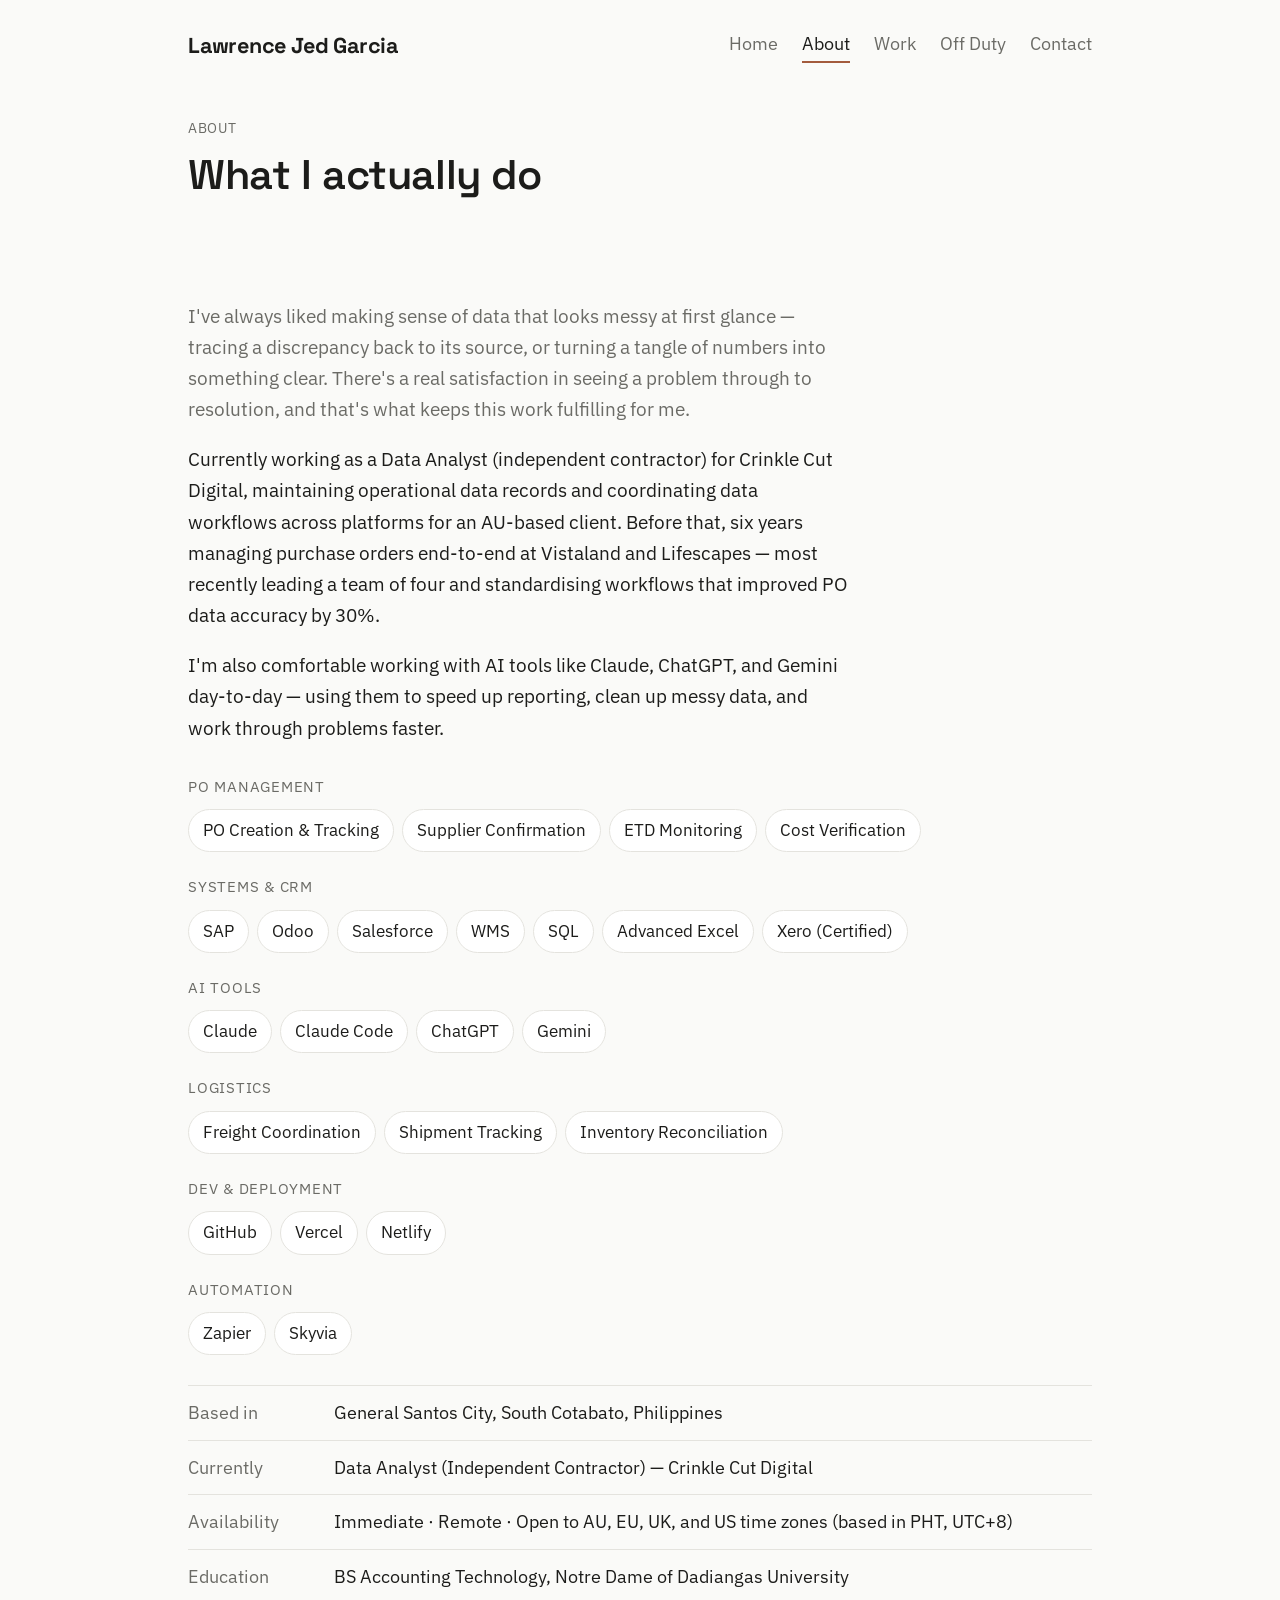
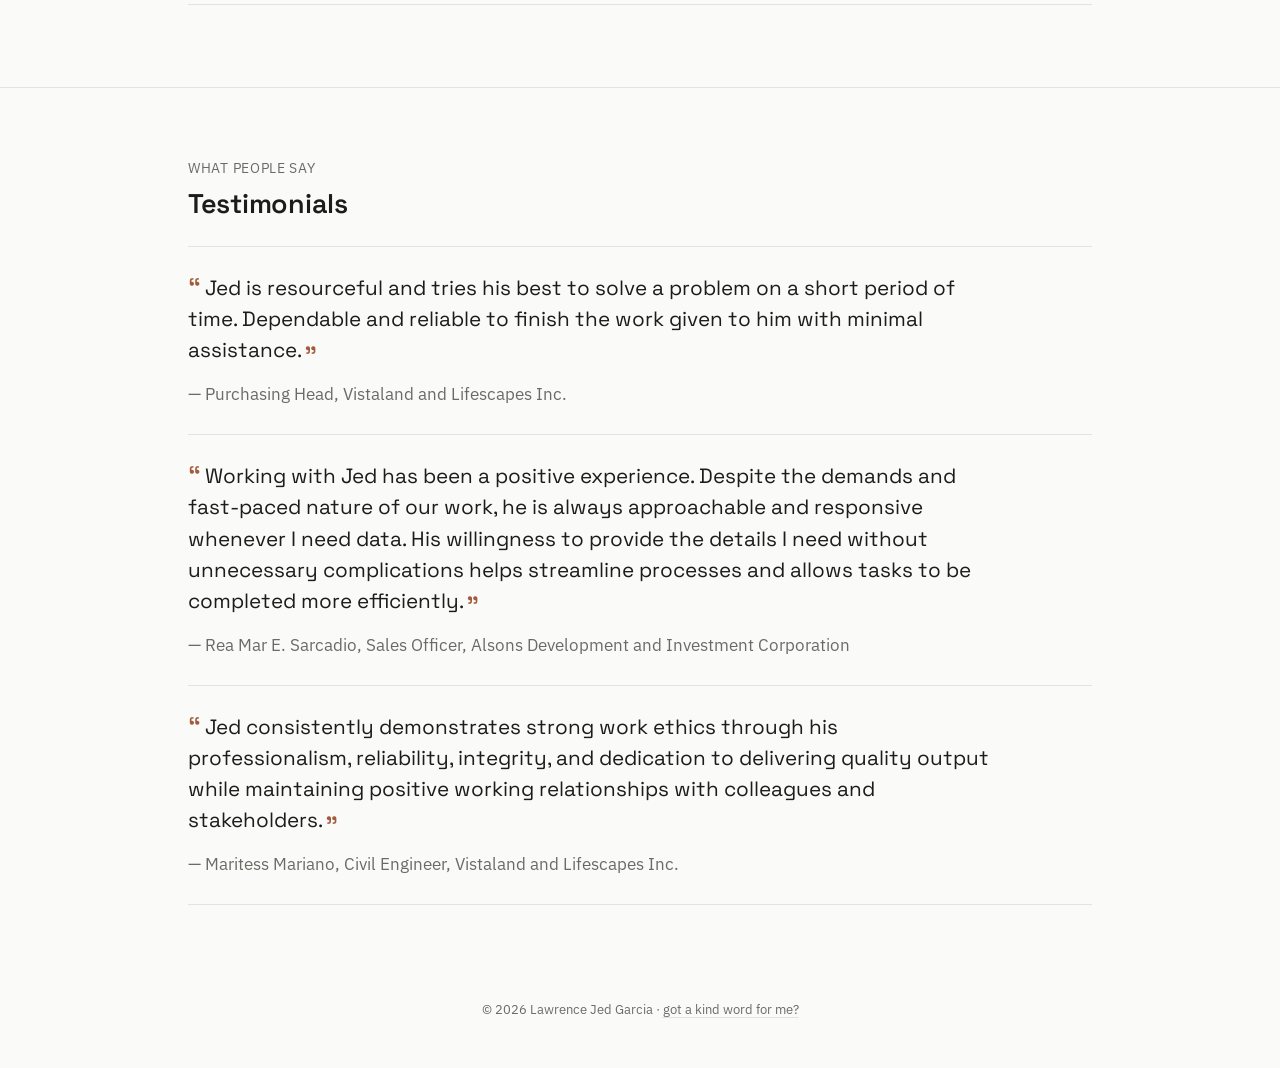
==== about.html @ 645e4c41 "Add Claude Code to AI Tools skills" ====
<!DOCTYPE html>
<html lang="en">
<head>
<meta charset="UTF-8">
<meta name="viewport" content="width=device-width, initial-scale=1.0">
<title>About — Lawrence Jed Garcia</title>
<meta name="description" content="About Lawrence Jed Garcia — Purchase Order Administrator and data analyst based in the Philippines, remote-ready across AU, EU, UK, and US time zones.">
<link rel="icon" type="image/png" href="favicon.png">
<link rel="preconnect" href="https://fonts.googleapis.com">
<link rel="preconnect" href="https://fonts.gstatic.com" crossorigin>
<link href="https://fonts.googleapis.com/css2?family=Space+Grotesk:wght@500;600;700&family=IBM+Plex+Sans:wght@400;500&display=swap" rel="stylesheet">
<link rel="stylesheet" href="style.css">
</head>
<body>

<nav class="nav">
  <a class="brand" href="index.html">Lawrence Jed Garcia</a>
  <div class="links">
    <a href="index.html">Home</a>
    <a href="about.html" class="active">About</a>
    <a href="work.html">Work</a>
    <a href="personal.html">Off Duty</a>
    <a href="contact.html">Contact</a>
  </div>
</nav>

<div class="page-head wrap">
  <span class="eyebrow">About</span>
  <h1>What I actually do</h1>
</div>

<section id="about">
  <div class="wrap about">
    <p class="dim">I've always liked making sense of data that looks messy at first glance — tracing
    a discrepancy back to its source, or turning a tangle of numbers into something clear.
    There's a real satisfaction in seeing a problem through to resolution, and that's what
    keeps this work fulfilling for me.</p>
    <p>Currently working as a Data Analyst (independent contractor) for Crinkle Cut Digital,
    maintaining operational data records and coordinating data workflows across platforms
    for an AU-based client. Before that, six years managing purchase orders end-to-end at
    Vistaland and Lifescapes — most recently leading a team of four and standardising
    workflows that improved PO data accuracy by 30%.</p>
    <p>I'm also comfortable working with AI tools like Claude, ChatGPT, and Gemini day-to-day —
    using them to speed up reporting, clean up messy data, and work through problems faster.</p>

    <div class="skills">
      <div class="skills-group">
        <div class="skills-heading">PO Management</div>
        <div class="chips">
          <span class="chip">PO Creation &amp; Tracking</span>
          <span class="chip">Supplier Confirmation</span>
          <span class="chip">ETD Monitoring</span>
          <span class="chip">Cost Verification</span>
        </div>
      </div>
      <div class="skills-group">
        <div class="skills-heading">Systems &amp; CRM</div>
        <div class="chips">
          <span class="chip">SAP</span>
          <span class="chip">Odoo</span>
          <span class="chip">Salesforce</span>
          <span class="chip">WMS</span>
          <span class="chip">SQL</span>
          <span class="chip">Advanced Excel</span>
          <span class="chip">Xero (Certified)</span>
        </div>
      </div>
      <div class="skills-group">
        <div class="skills-heading">AI Tools</div>
        <div class="chips">
          <span class="chip">Claude</span>
          <span class="chip">Claude Code</span>
          <span class="chip">ChatGPT</span>
          <span class="chip">Gemini</span>
        </div>
      </div>
      <div class="skills-group">
        <div class="skills-heading">Logistics</div>
        <div class="chips">
          <span class="chip">Freight Coordination</span>
          <span class="chip">Shipment Tracking</span>
          <span class="chip">Inventory Reconciliation</span>
        </div>
      </div>
      <div class="skills-group">
        <div class="skills-heading">Dev &amp; Deployment</div>
        <div class="chips">
          <span class="chip">GitHub</span>
          <span class="chip">Vercel</span>
          <span class="chip">Netlify</span>
        </div>
      </div>
      <div class="skills-group">
        <div class="skills-heading">Automation</div>
        <div class="chips">
          <span class="chip">Zapier</span>
          <span class="chip">Skyvia</span>
        </div>
      </div>
    </div>

    <dl class="facts">
      <div class="row"><dt>Based in</dt><dd>General Santos City, South Cotabato, Philippines</dd></div>
      <div class="row"><dt>Currently</dt><dd>Data Analyst (Independent Contractor) — Crinkle Cut Digital</dd></div>
      <div class="row"><dt>Availability</dt><dd>Immediate · Remote · Open to AU, EU, UK, and US time zones (based in PHT, UTC+8)</dd></div>
      <div class="row"><dt>Education</dt><dd>BS Accounting Technology, Notre Dame of Dadiangas University</dd></div>
    </dl>
  </div>
</section>

<section id="testimonials">
  <div class="wrap">
    <span class="eyebrow">What people say</span>
    <h2>Testimonials</h2>

    <div class="testimonial">
      <blockquote>Jed is resourceful and tries his best to solve a problem on a short period of time. Dependable and reliable to finish the work given to him with minimal assistance.</blockquote>
      <div class="attribution">— Purchasing Head, Vistaland and Lifescapes Inc.</div>
    </div>

    <div class="testimonial">
      <blockquote>Working with Jed has been a positive experience. Despite the demands and fast-paced nature of our work, he is always approachable and responsive whenever I need data. His willingness to provide the details I need without unnecessary complications helps streamline processes and allows tasks to be completed more efficiently.</blockquote>
      <div class="attribution">— Rea Mar E. Sarcadio, Sales Officer, Alsons Development and Investment Corporation</div>
    </div>

    <div class="testimonial">
      <blockquote>Jed consistently demonstrates strong work ethics through his professionalism, reliability, integrity, and dedication to delivering quality output while maintaining positive working relationships with colleagues and stakeholders.</blockquote>
      <div class="attribution">— Maritess Mariano, Civil Engineer, Vistaland and Lifescapes Inc.</div>
    </div>
  </div>
</section>

<footer>© <span id="year"></span> Lawrence Jed Garcia · <a class="link" href="testimonial.html" style="color:inherit;">got a kind word for me?</a></footer>

<script src="transitions.js" defer></script>
<script>document.getElementById('year').textContent = new Date().getFullYear();</script>

</body>
</html>
---- style.css ----
:root{
  --bg: #fafaf8;
  --text: #1c1c1a;
  --text-dim: #6b6b66;
  --line: #e4e3de;
  --accent: #a35b3d;
  --max: 960px;
}

* { box-sizing: border-box; }
html { scroll-behavior: smooth; }

html{ font-size: 18px; }

body{
  margin:0;
  background: var(--bg);
  color: var(--text);
  font-family: 'IBM Plex Sans', system-ui, sans-serif;
  line-height: 1.65;
  -webkit-font-smoothing: antialiased;
}

h1,h2,h3 { font-family:'Space Grotesk', sans-serif; font-weight:600; margin:0; letter-spacing:-0.01em; }

a { color: inherit; }
a.link{ text-decoration: underline; text-decoration-color: var(--line); text-underline-offset: 3px; transition: text-decoration-color .15s ease; }
a.link:hover{ text-decoration-color: var(--accent); }

::selection { background: var(--accent); color: #fff; }

:focus-visible { outline: 2px solid var(--accent); outline-offset: 3px; }

.wrap{ max-width: var(--max); margin: 0 auto; padding: 0 28px; }

/* ---------- nav ---------- */
.nav{
  display:flex;
  align-items:center;
  justify-content: space-between;
  flex-wrap: wrap;
  gap: 14px;
  padding: 28px 28px 0;
  max-width: var(--max);
  margin: 0 auto;
}
.nav .brand{
  font-family:'Space Grotesk', sans-serif;
  font-weight: 700;
  font-size: 1.2rem;
  letter-spacing: -0.01em;
  text-decoration:none;
}
.nav .links{ display:flex; gap: 24px; flex-wrap: wrap; font-size: 1rem; }
.nav .links a{
  text-decoration:none;
  color: var(--text-dim);
  padding-bottom: 2px;
  border-bottom: 2px solid transparent;
}
.nav .links a:hover{ color: var(--text); }
.nav .links a.active{ color: var(--text); border-bottom-color: var(--accent); }

section{ padding: 64px 28px; }
section + section{ border-top: 1px solid var(--line); }

.eyebrow{
  font-size: 14px;
  color: var(--text-dim);
  letter-spacing: 0.05em;
  text-transform: uppercase;
  margin-bottom: 22px;
}

/* ---------- hero ---------- */
header.hero{ padding: 48px 28px 64px; }

.hero-row{
  display:flex;
  align-items:flex-start;
  gap: 32px;
}
.hero-row .photo{
  flex: 0 0 220px;
  width: 220px;
  height: 220px;
  border-radius: 50%;
  overflow: hidden;
  background: var(--line);
}
.hero-row .photo a{ display:block; width:100%; height:100%; cursor: pointer; }
.hero-row .photo img{ width:100%; height:100%; object-fit: cover; display:block; transition: transform .2s ease, opacity .2s ease; }
.hero-row .photo a:hover img{ transform: scale(1.05); opacity: 0.92; }

.hero .whoami{
  font-family:'Space Grotesk', sans-serif;
  font-weight: 700;
  font-size: 1.2rem;
  color: var(--text);
  margin-bottom: 12px;
}

.hero h1{
  font-size: clamp(2.1rem, 4.8vw, 2.9rem);
  line-height: 1.2;
}
.hero h1 .accent{ color: var(--accent); }

.hero p.sub{
  margin-top: 18px;
  max-width: 52ch;
  color: var(--text-dim);
  font-size: 1.1rem;
}

.actions{ margin-top: 30px; display:flex; gap: 24px; flex-wrap: wrap; font-size: 0.95rem; }

.process{
  margin-top: 40px;
  font-size: 1rem;
  color: var(--text-dim);
}
.process .steps{ margin-top: 6px; }
.process .steps span:not(:last-child)::after{ content: ' → '; color: var(--line); }

/* ---------- page header (non-home pages) ---------- */
.page-head{ padding: 48px 28px 8px; }
.page-head h1{ font-size: clamp(1.8rem, 3.8vw, 2.3rem); }

/* ---------- about ---------- */
section h2{ font-size: 1.5rem; margin-bottom: 20px; }
.about p{ color: var(--text); max-width: 60ch; font-size: 1.05rem; }
.about p + p{ margin-top: 14px; }
.about p.dim{ color: var(--text-dim); }

.skills{ margin-top: 30px; }
.skills-group{ margin-bottom: 22px; }
.skills-group:last-child{ margin-bottom: 0; }
.skills-heading{
  font-size: 0.85rem;
  color: var(--text-dim);
  text-transform: uppercase;
  letter-spacing: 0.05em;
  margin-bottom: 10px;
}
.chips{ display:flex; flex-wrap: wrap; gap: 8px; }
.chip{
  font-size: 0.92rem;
  padding: 7px 14px;
  border: 1px solid var(--line);
  border-radius: 999px;
  color: var(--text);
  background: #fff;
}

.facts{ margin-top: 30px; font-size: 1rem; }
.facts .row{ display:flex; gap: 16px; padding: 12px 0; border-top: 1px solid var(--line); }
.facts .row:last-child{ border-bottom: 1px solid var(--line); }
.facts .row dt{ flex: 0 0 130px; color: var(--text-dim); }
.facts .row dd{ margin:0; }

/* ---------- work ---------- */
.entry{ padding: 26px 0; border-top: 1px solid var(--line); }
.entry:last-child{ border-bottom: 1px solid var(--line); }
.entry .tag{ font-size: 13px; color: var(--accent); text-transform: uppercase; letter-spacing: 0.05em; }
.entry h3{ font-size: 1.2rem; margin: 8px 0 2px; }
.entry .org{ color: var(--text-dim); font-size: 0.98rem; margin-bottom: 12px; }
.entry p{ color: var(--text-dim); font-size: 1.02rem; max-width: 58ch; }
.entry ul{ margin: 4px 0 0; padding-left: 20px; max-width: 58ch; }
.entry ul li{ color: var(--text-dim); font-size: 1.02rem; margin-bottom: 6px; }

/* ---------- personal ---------- */
.personal .entry p{ margin: 0; font-size: 1.05rem; }
.personal .entry img{ transition: transform .2s ease, opacity .2s ease; cursor: pointer; }
.personal .entry a:hover img{ transform: scale(1.05); opacity: 0.9; }

/* ---------- testimonials ---------- */
.testimonial{
  padding: 26px 0;
  border-top: 1px solid var(--line);
}
.testimonial:last-child{ border-bottom: 1px solid var(--line); }
.testimonial blockquote{
  margin: 0;
  font-family: 'Space Grotesk', sans-serif;
  font-size: 1.15rem;
  line-height: 1.5;
  color: var(--text);
  max-width: 62ch;
}
.testimonial blockquote::before{
  content: '“';
  color: var(--accent);
  font-size: 1.5em;
  line-height: 0;
  vertical-align: -0.15em;
  margin-right: 4px;
}
.testimonial blockquote::after{
  content: '”';
  color: var(--accent);
  font-size: 1.5em;
  line-height: 0;
  vertical-align: -0.35em;
  margin-left: 2px;
}
.testimonial .attribution{
  margin-top: 14px;
  font-size: 0.95rem;
  color: var(--text-dim);
}

/* ---------- contact ---------- */
.contact a.mail{
  font-family:'Space Grotesk', sans-serif;
  font-size: clamp(1.4rem, 3vw, 1.85rem);
  font-weight: 600;
  text-decoration: none;
  border-bottom: 2px solid var(--accent);
  padding-bottom: 3px;
}
.contact .socials{ margin-top: 22px; display:flex; gap: 22px; font-size: 1.02rem; }

footer{
  padding: 30px 28px 48px;
  text-align:center;
  color: var(--text-dim);
  font-size: 12.5px;
}

@media (max-width: 560px){
  .hero-row{ flex-direction: column; gap: 20px; }
}

@media (prefers-reduced-motion: reduce){ html{ scroll-behavior:auto; } }

/* ---------- page transitions ---------- */
:root{
  --page-ease: cubic-bezier(0.22, 0.61, 0.36, 1);
  --page-enter: 0.42s;
  --page-leave: 0.28s;
}

@keyframes fadeIn {
  from { opacity: 0; transform: translateY(10px); }
  to   { opacity: 1; transform: translateY(0); }
}

body{
  animation: fadeIn var(--page-enter) var(--page-ease) both;
  will-change: opacity, transform;
}

body.is-leaving{
  opacity: 0;
  transform: translateY(-8px);
  transition: opacity var(--page-leave) var(--page-ease),
              transform var(--page-leave) var(--page-ease);
}

@media (prefers-reduced-motion: reduce){
  body{ animation: none; will-change: auto; }
  body.is-leaving{ transition: none; transform: none; }
}
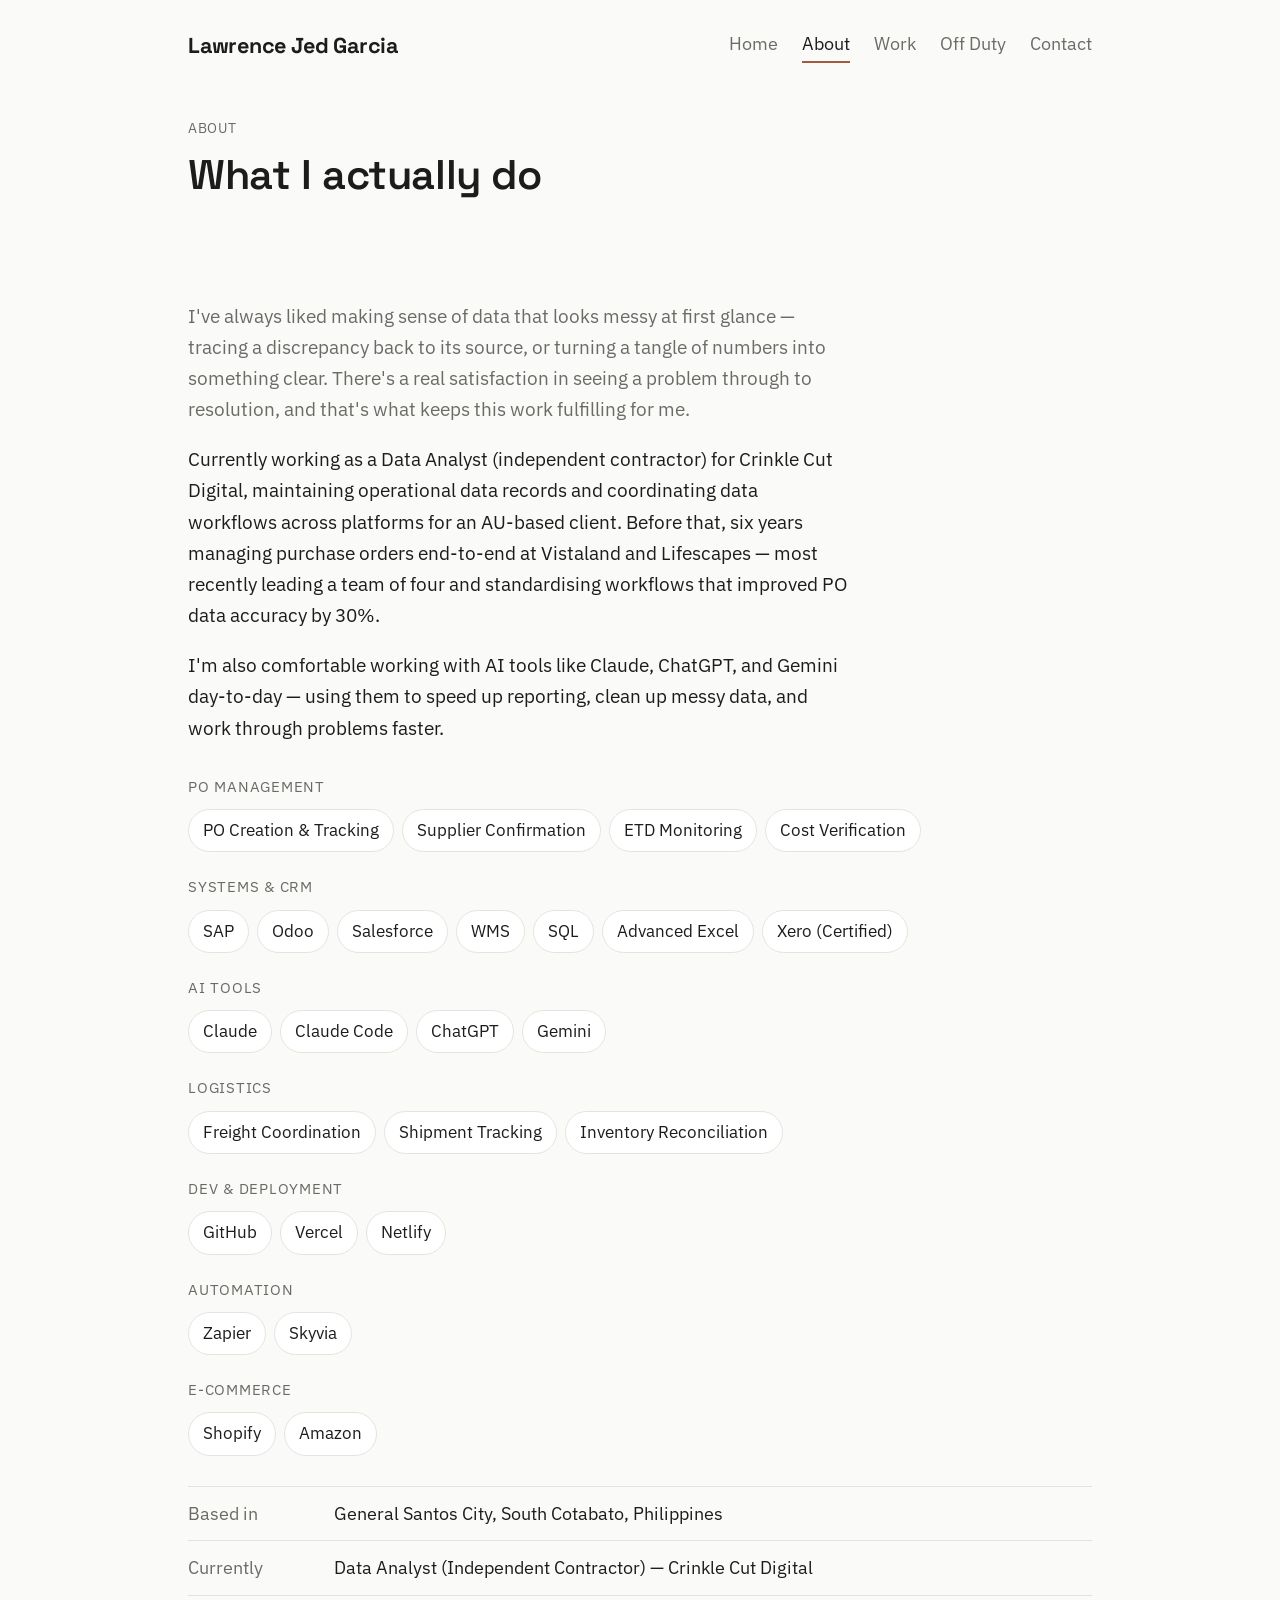
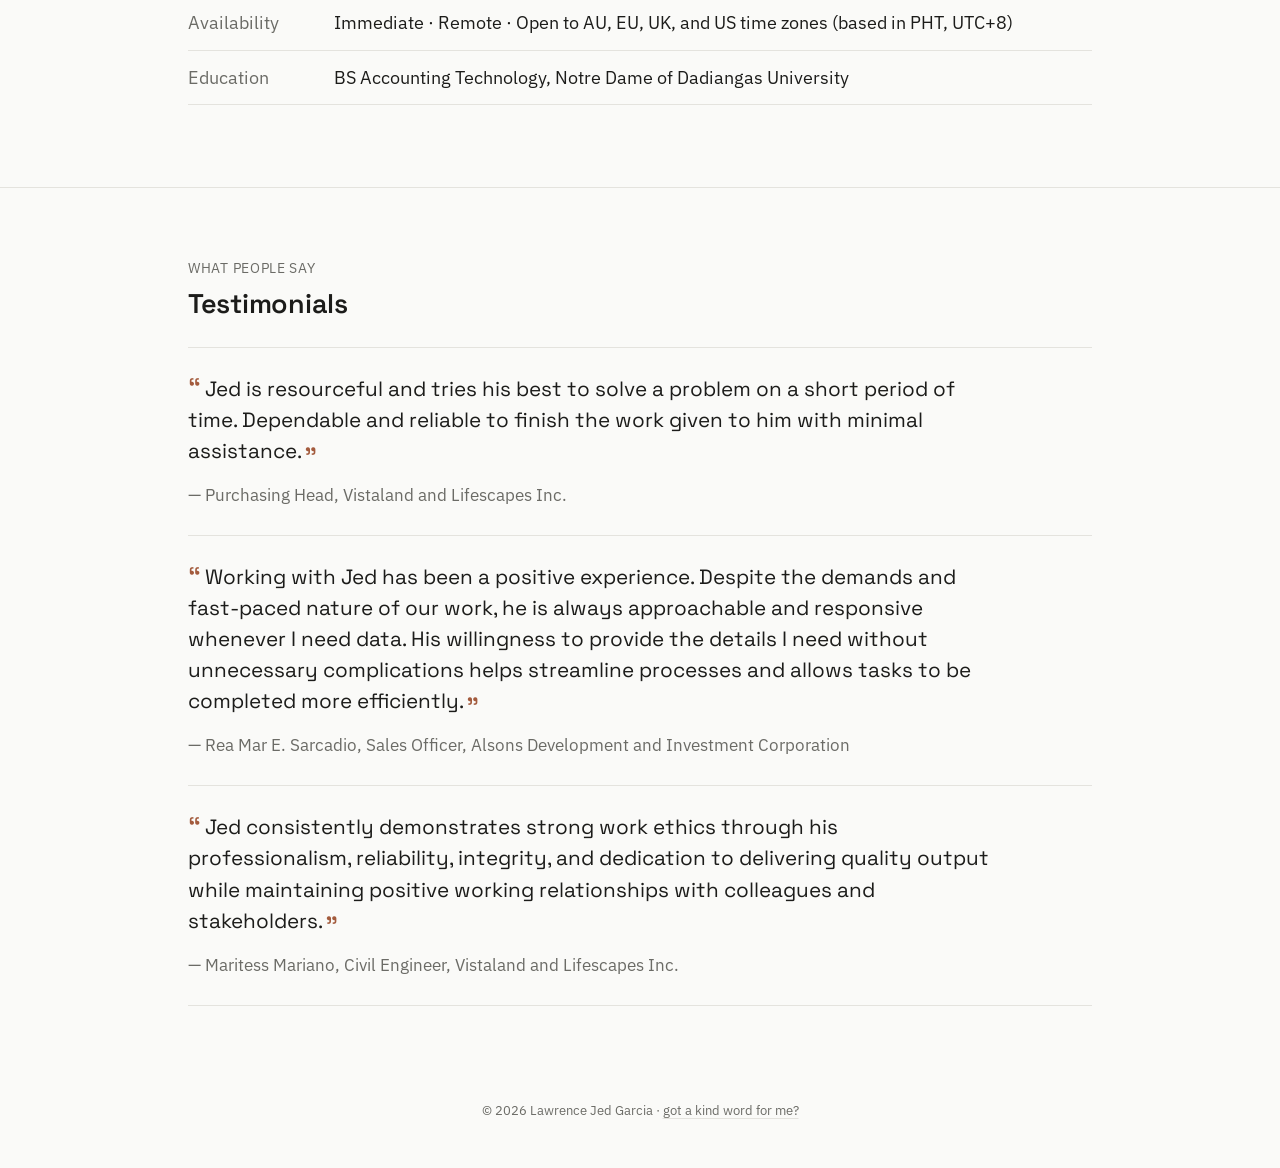
==== commit 95ed7382: "Add E-commerce skills (Shopify, Amazon) to About page" ====
--- a/about.html
+++ b/about.html
@@ -97,6 +97,13 @@
           <span class="chip">Skyvia</span>
         </div>
       </div>
+      <div class="skills-group">
+        <div class="skills-heading">E-commerce</div>
+        <div class="chips">
+          <span class="chip">Shopify</span>
+          <span class="chip">Amazon</span>
+        </div>
+      </div>
     </div>
 
     <dl class="facts">
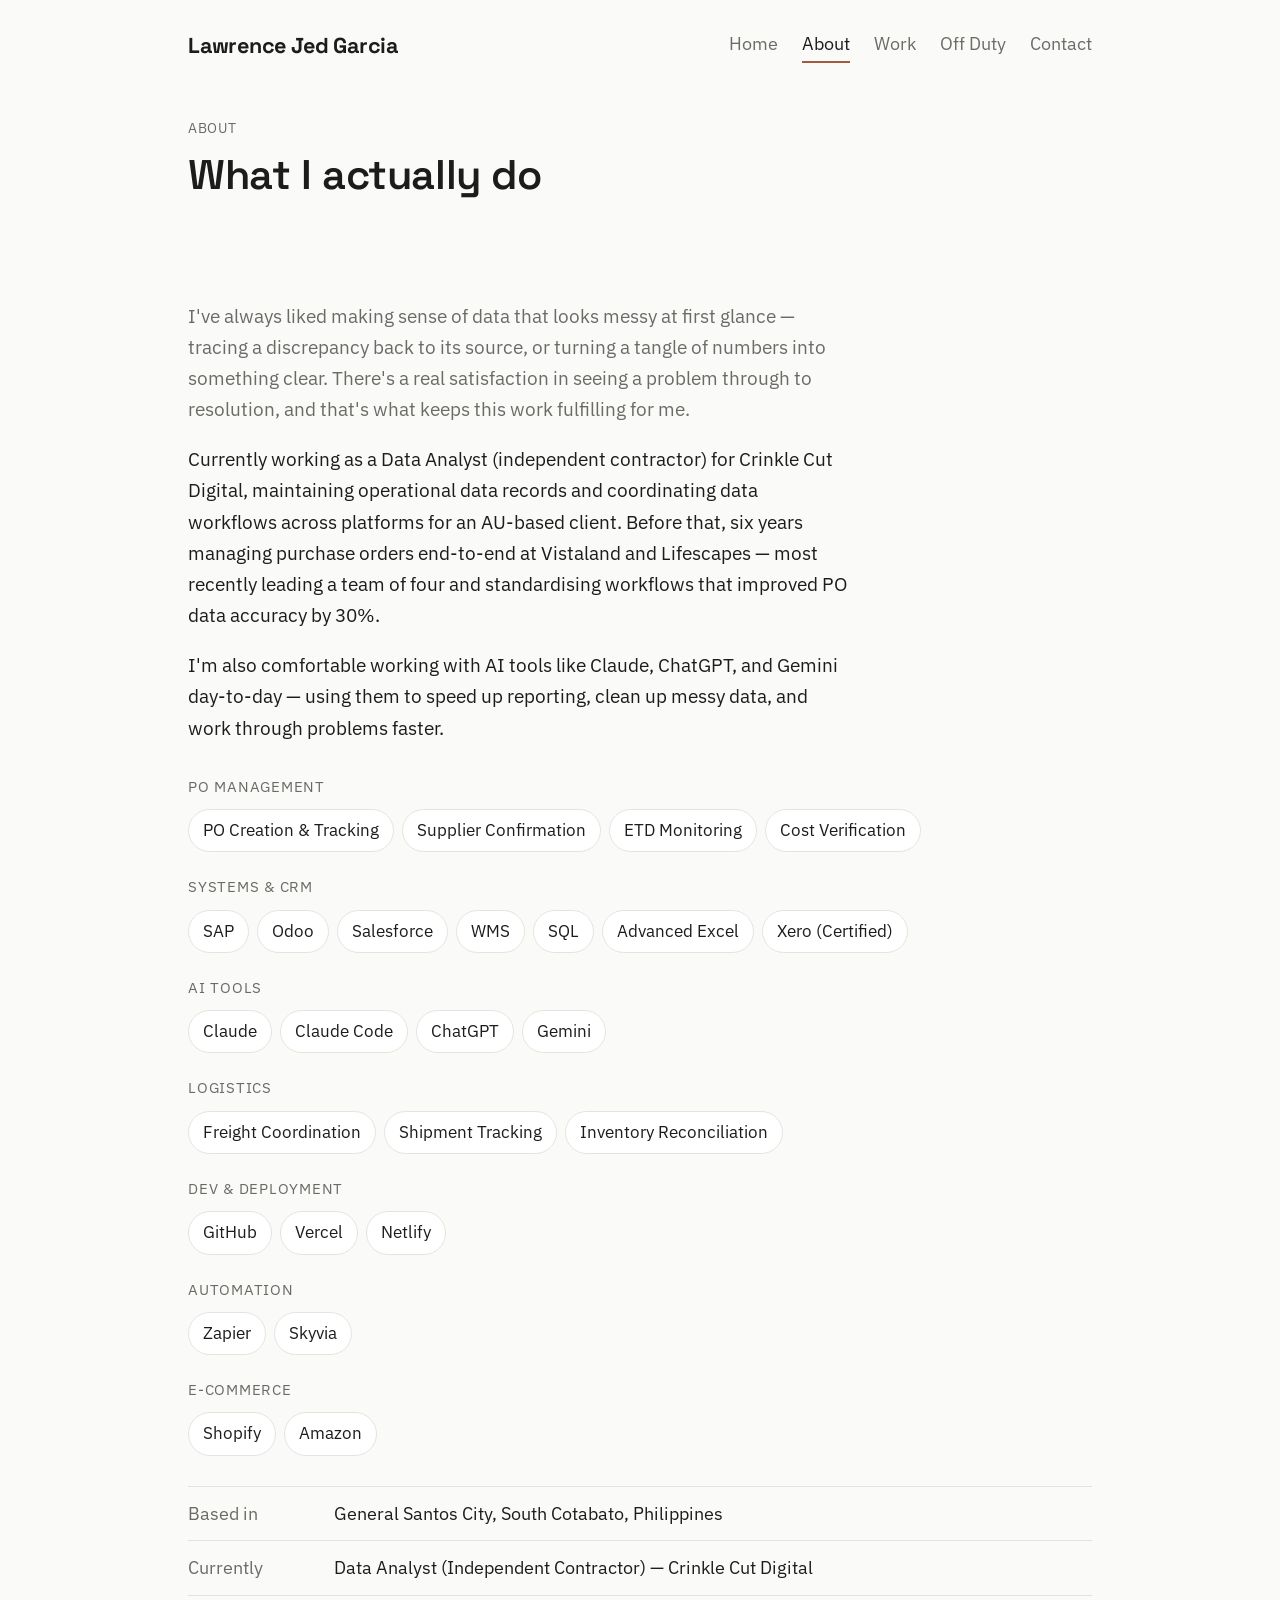
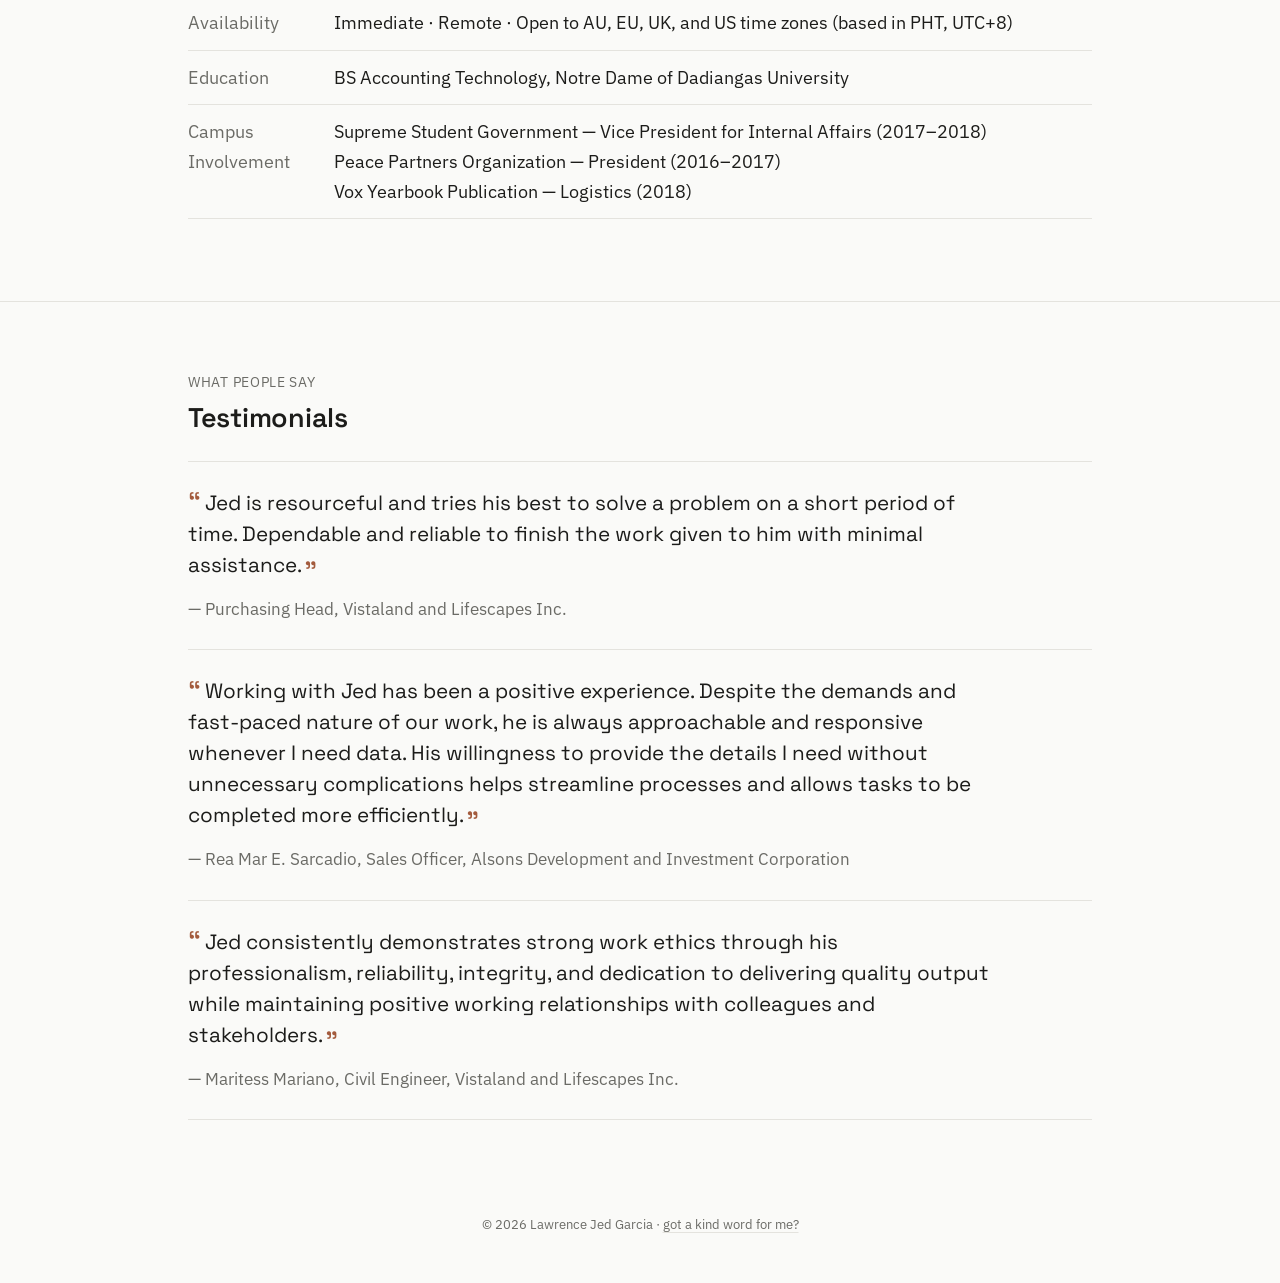
==== commit 72710b06: "Add campus involvement to about page facts section" ====
--- a/about.html
+++ b/about.html
@@ -111,6 +111,11 @@
       <div class="row"><dt>Currently</dt><dd>Data Analyst (Independent Contractor) — Crinkle Cut Digital</dd></div>
       <div class="row"><dt>Availability</dt><dd>Immediate · Remote · Open to AU, EU, UK, and US time zones (based in PHT, UTC+8)</dd></div>
       <div class="row"><dt>Education</dt><dd>BS Accounting Technology, Notre Dame of Dadiangas University</dd></div>
+      <div class="row"><dt>Campus Involvement</dt><dd>
+        Supreme Student Government — Vice President for Internal Affairs (2017–2018)<br>
+        Peace Partners Organization — President (2016–2017)<br>
+        Vox Yearbook Publication — Logistics (2018)
+      </dd></div>
     </dl>
   </div>
 </section>
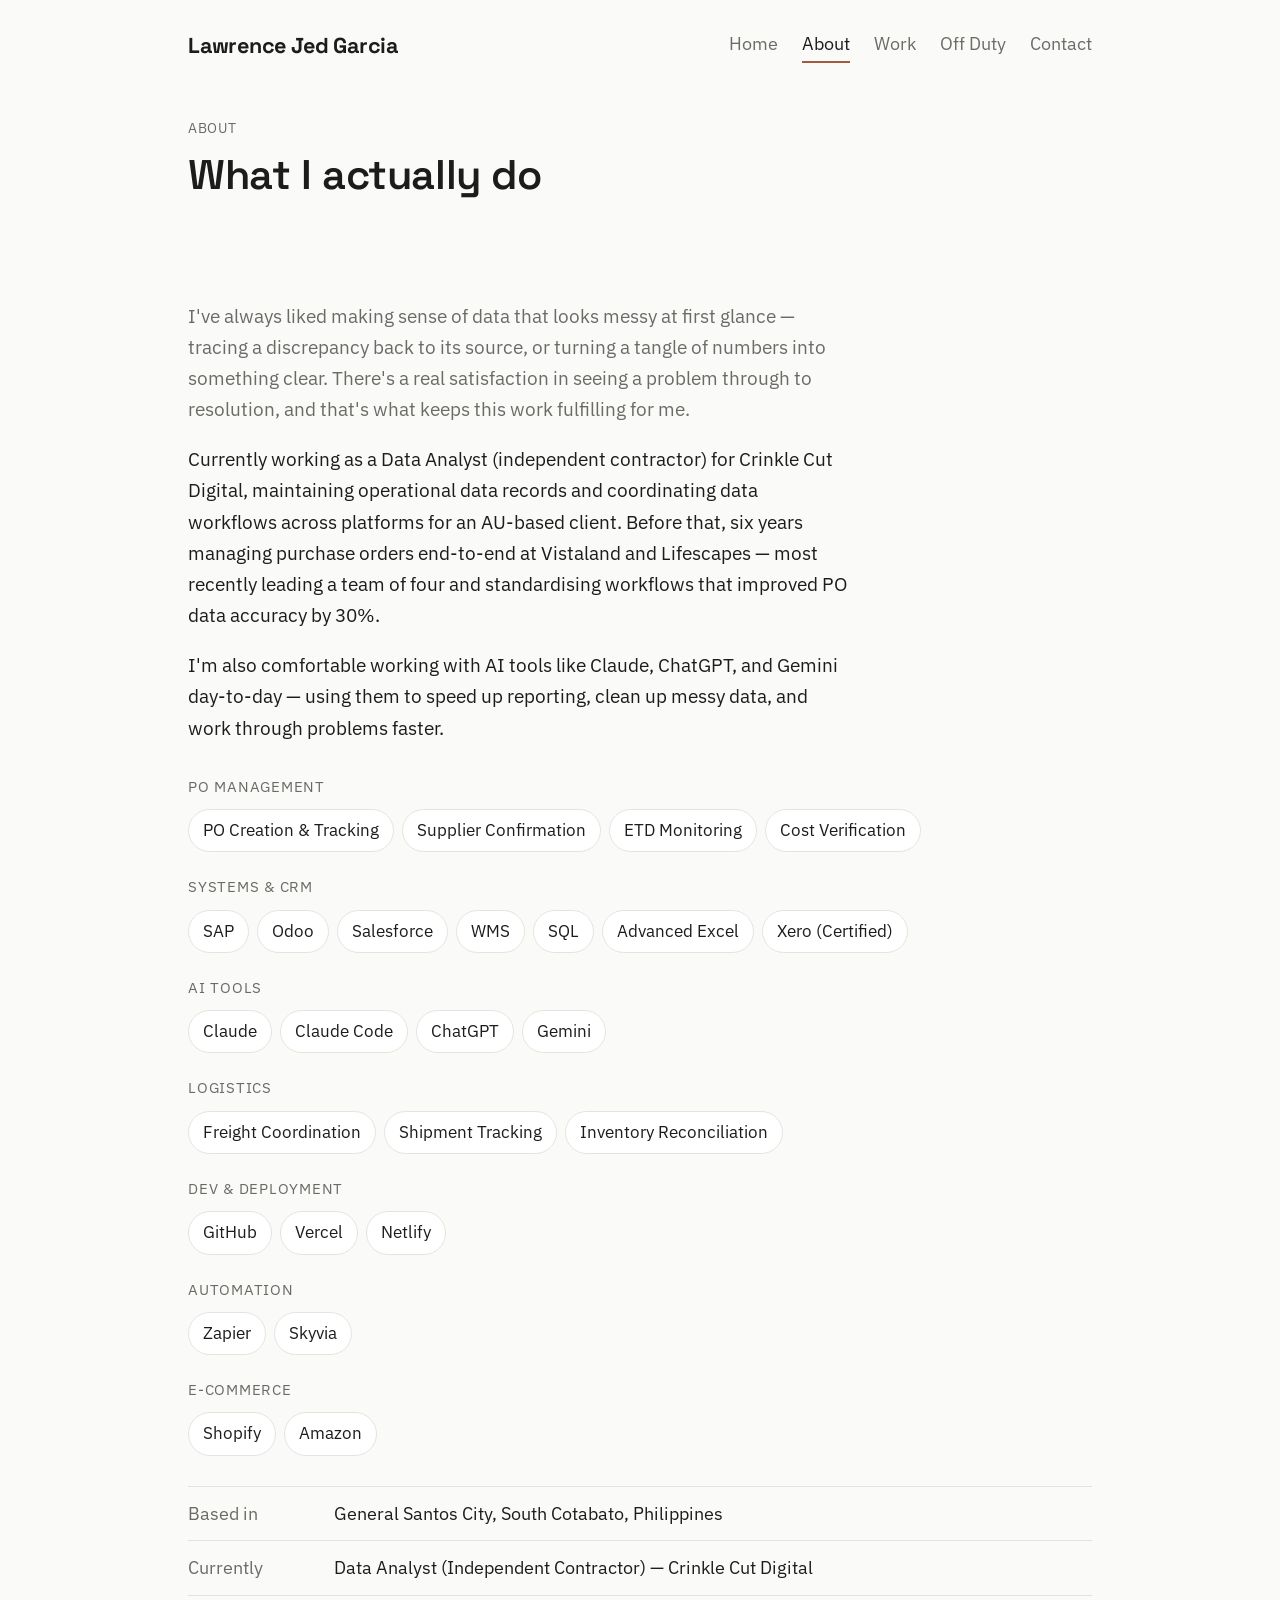
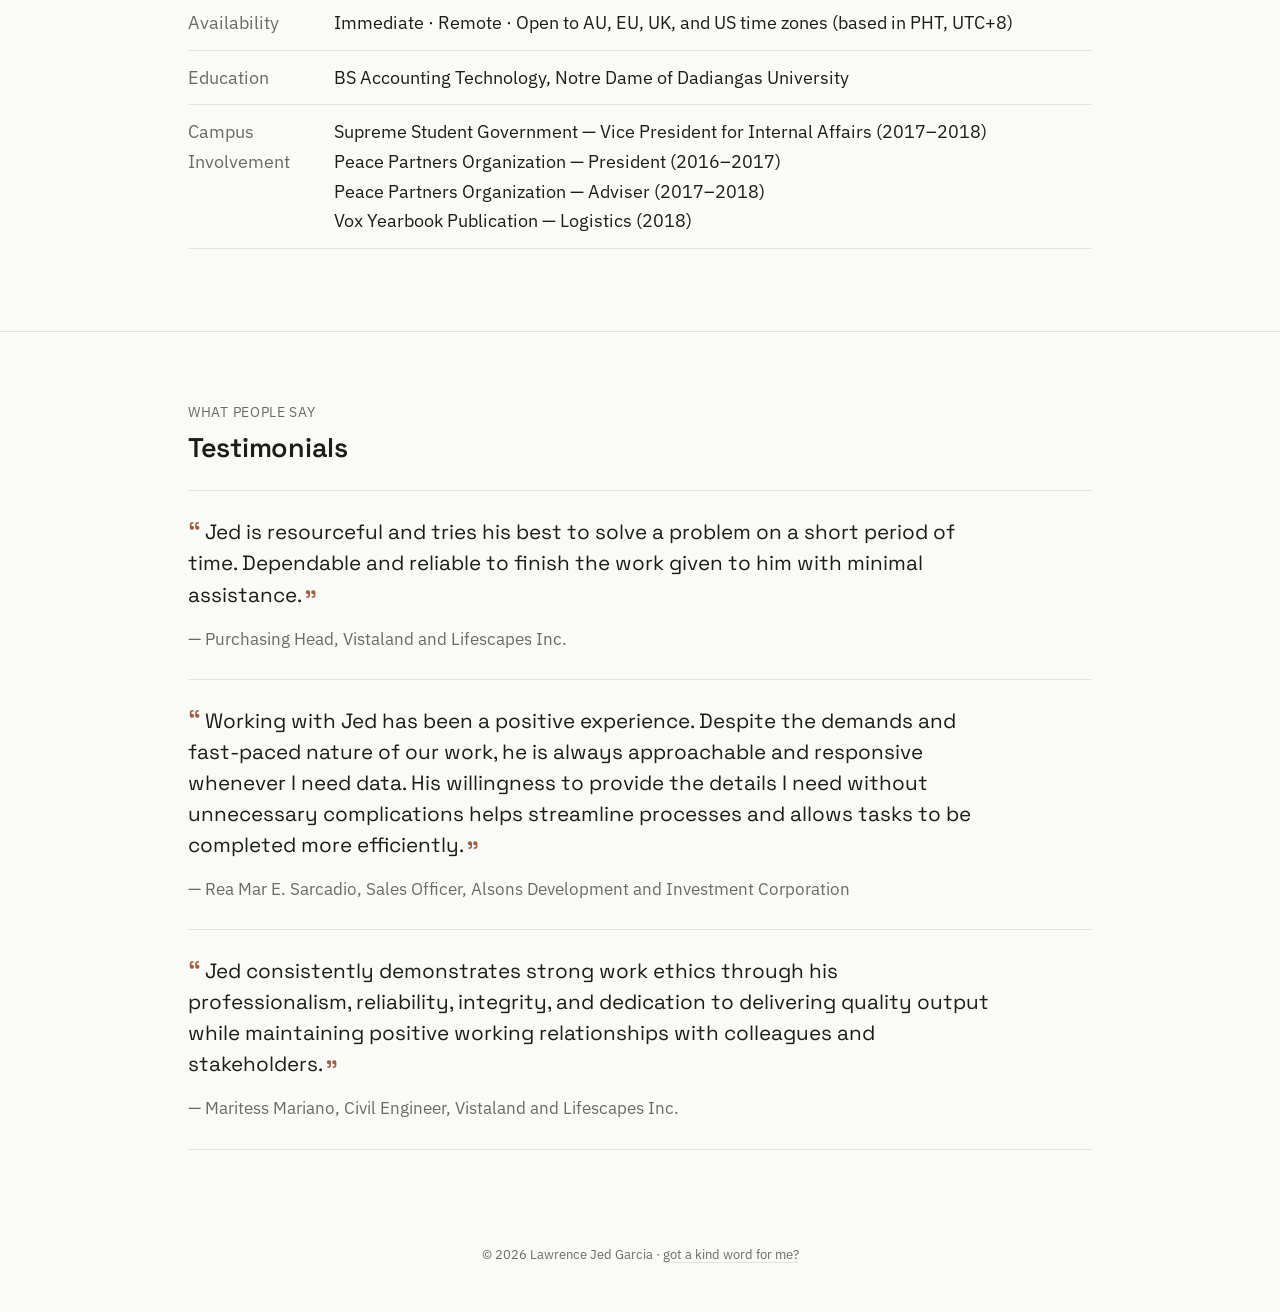
==== commit fd2fdbd6: "Add Peace Partners Adviser role to campus involvement" ====
--- a/about.html
+++ b/about.html
@@ -114,6 +114,7 @@
       <div class="row"><dt>Campus Involvement</dt><dd>
         Supreme Student Government — Vice President for Internal Affairs (2017–2018)<br>
         Peace Partners Organization — President (2016–2017)<br>
+        Peace Partners Organization — Adviser (2017–2018)<br>
         Vox Yearbook Publication — Logistics (2018)
       </dd></div>
     </dl>
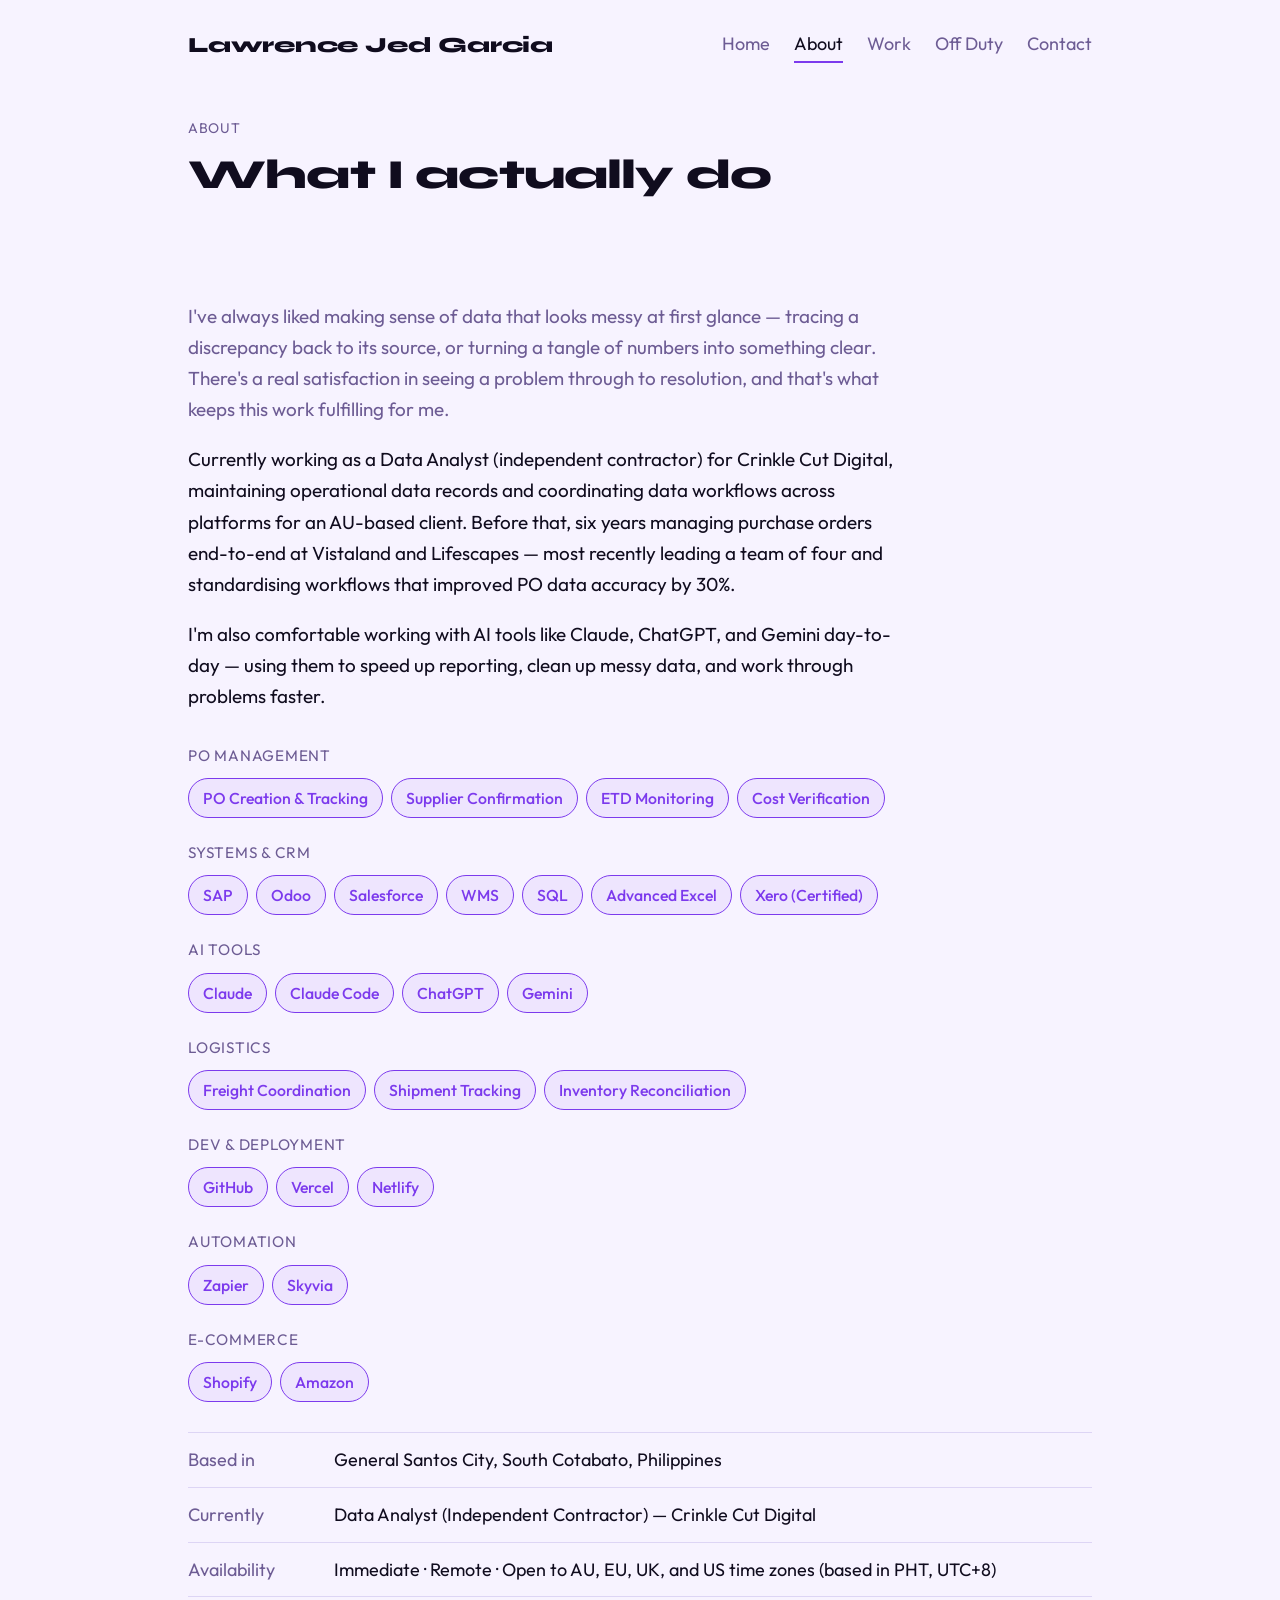
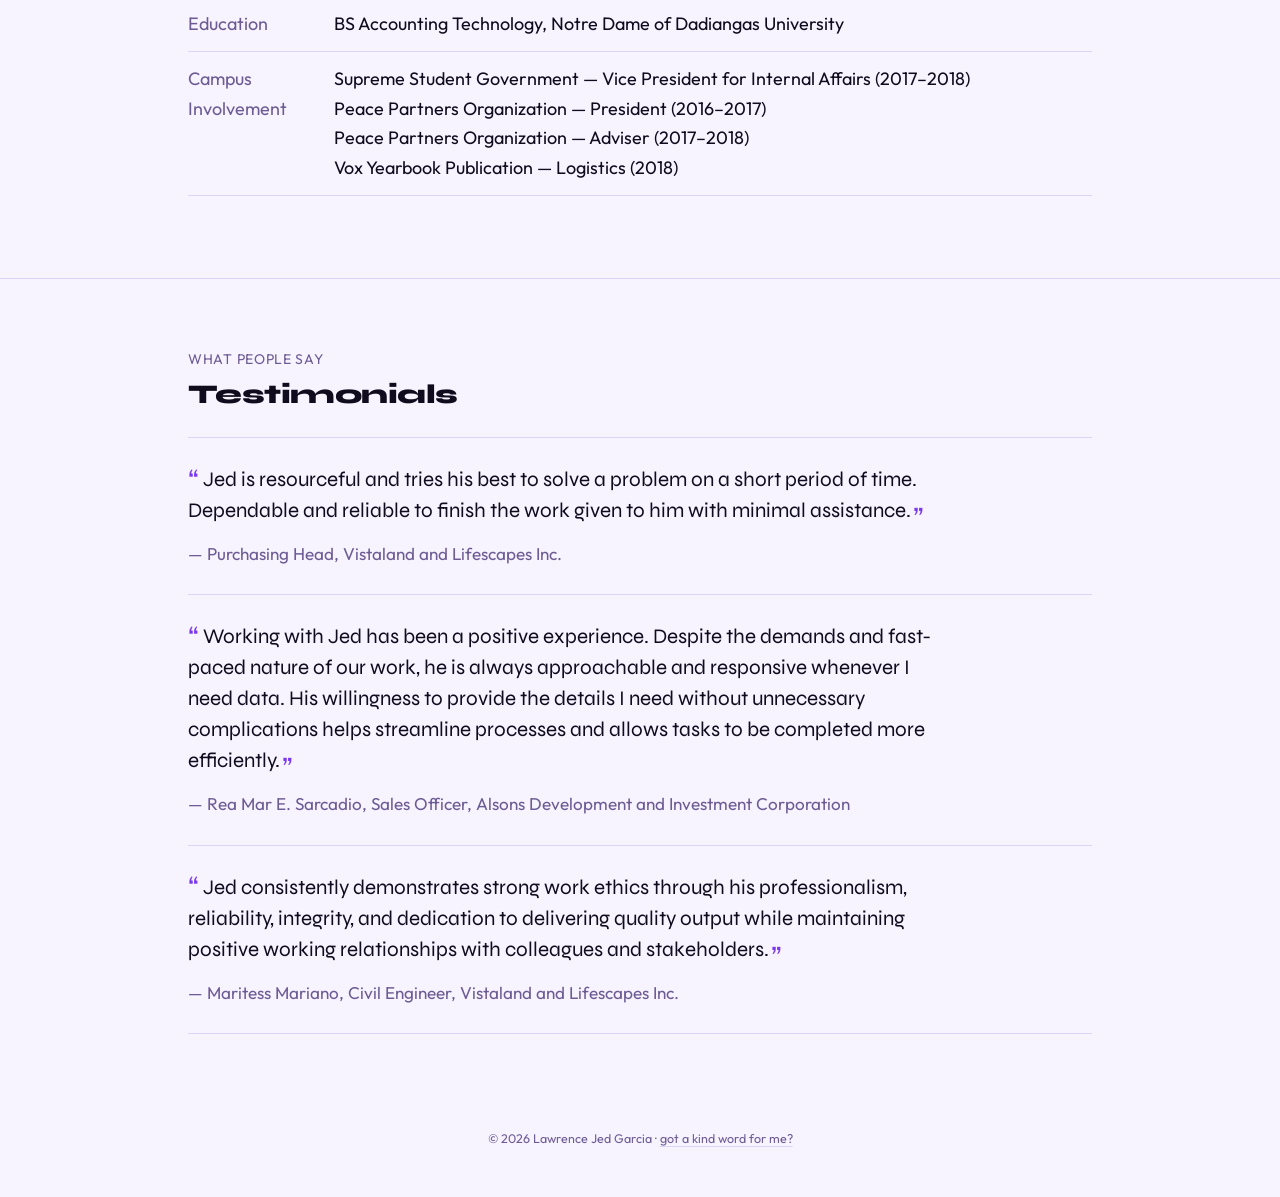
==== commit 448723fc: "Restyle UI with Gen Z-coded colors and typography - Swap color palette: warm terracotta → electric v" ====
--- a/about.html
+++ b/about.html
@@ -8,7 +8,7 @@
 <link rel="icon" type="image/png" href="favicon.png">
 <link rel="preconnect" href="https://fonts.googleapis.com">
 <link rel="preconnect" href="https://fonts.gstatic.com" crossorigin>
-<link href="https://fonts.googleapis.com/css2?family=Space+Grotesk:wght@500;600;700&family=IBM+Plex+Sans:wght@400;500&display=swap" rel="stylesheet">
+<link href="https://fonts.googleapis.com/css2?family=Syne:wght@700;800&family=Outfit:wght@400;500&display=swap" rel="stylesheet">
 <link rel="stylesheet" href="style.css">
 </head>
 <body>
--- a/style.css
+++ b/style.css
@@ -1,9 +1,10 @@
 :root{
-  --bg: #fafaf8;
-  --text: #1c1c1a;
-  --text-dim: #6b6b66;
-  --line: #e4e3de;
-  --accent: #a35b3d;
+  --bg: #f7f3ff;
+  --text: #100c1e;
+  --text-dim: #6d5c94;
+  --line: #ddd5f5;
+  --accent: #7c3aed;
+  --accent-hot: #e040fb;
   --max: 960px;
 }
 
@@ -16,12 +17,12 @@
   margin:0;
   background: var(--bg);
   color: var(--text);
-  font-family: 'IBM Plex Sans', system-ui, sans-serif;
+  font-family: 'Outfit', system-ui, sans-serif;
   line-height: 1.65;
   -webkit-font-smoothing: antialiased;
 }
 
-h1,h2,h3 { font-family:'Space Grotesk', sans-serif; font-weight:600; margin:0; letter-spacing:-0.01em; }
+h1,h2,h3 { font-family:'Syne', sans-serif; font-weight:800; margin:0; letter-spacing:-0.02em; }
 
 a { color: inherit; }
 a.link{ text-decoration: underline; text-decoration-color: var(--line); text-underline-offset: 3px; transition: text-decoration-color .15s ease; }
@@ -45,8 +46,8 @@
   margin: 0 auto;
 }
 .nav .brand{
-  font-family:'Space Grotesk', sans-serif;
-  font-weight: 700;
+  font-family:'Syne', sans-serif;
+  font-weight: 800;
   font-size: 1.2rem;
   letter-spacing: -0.01em;
   text-decoration:none;
@@ -93,7 +94,7 @@
 .hero-row .photo a:hover img{ transform: scale(1.05); opacity: 0.92; }
 
 .hero .whoami{
-  font-family:'Space Grotesk', sans-serif;
+  font-family:'Syne', sans-serif;
   font-weight: 700;
   font-size: 1.2rem;
   color: var(--text);
@@ -101,10 +102,15 @@
 }
 
 .hero h1{
-  font-size: clamp(2.1rem, 4.8vw, 2.9rem);
-  line-height: 1.2;
-}
-.hero h1 .accent{ color: var(--accent); }
+  font-size: clamp(2.3rem, 5.2vw, 3.2rem);
+  line-height: 1.15;
+}
+.hero h1 .accent{
+  background: linear-gradient(125deg, var(--accent), var(--accent-hot));
+  -webkit-background-clip: text;
+  -webkit-text-fill-color: transparent;
+  background-clip: text;
+}
 
 .hero p.sub{
   margin-top: 18px;
@@ -121,7 +127,7 @@
   color: var(--text-dim);
 }
 .process .steps{ margin-top: 6px; }
-.process .steps span:not(:last-child)::after{ content: ' → '; color: var(--line); }
+.process .steps span:not(:last-child)::after{ content: ' → '; color: var(--accent); opacity: 0.5; }
 
 /* ---------- page header (non-home pages) ---------- */
 .page-head{ padding: 48px 28px 8px; }
@@ -145,12 +151,13 @@
 }
 .chips{ display:flex; flex-wrap: wrap; gap: 8px; }
 .chip{
-  font-size: 0.92rem;
-  padding: 7px 14px;
-  border: 1px solid var(--line);
+  font-size: 0.88rem;
+  font-weight: 500;
+  padding: 6px 14px;
+  border: 1.5px solid var(--accent);
   border-radius: 999px;
-  color: var(--text);
-  background: #fff;
+  color: var(--accent);
+  background: rgba(124,58,237,0.07);
 }
 
 .facts{ margin-top: 30px; font-size: 1rem; }
@@ -182,7 +189,7 @@
 .testimonial:last-child{ border-bottom: 1px solid var(--line); }
 .testimonial blockquote{
   margin: 0;
-  font-family: 'Space Grotesk', sans-serif;
+  font-family: 'Syne', sans-serif;
   font-size: 1.15rem;
   line-height: 1.5;
   color: var(--text);
@@ -212,7 +219,7 @@
 
 /* ---------- contact ---------- */
 .contact a.mail{
-  font-family:'Space Grotesk', sans-serif;
+  font-family:'Syne', sans-serif;
   font-size: clamp(1.4rem, 3vw, 1.85rem);
   font-weight: 600;
   text-decoration: none;
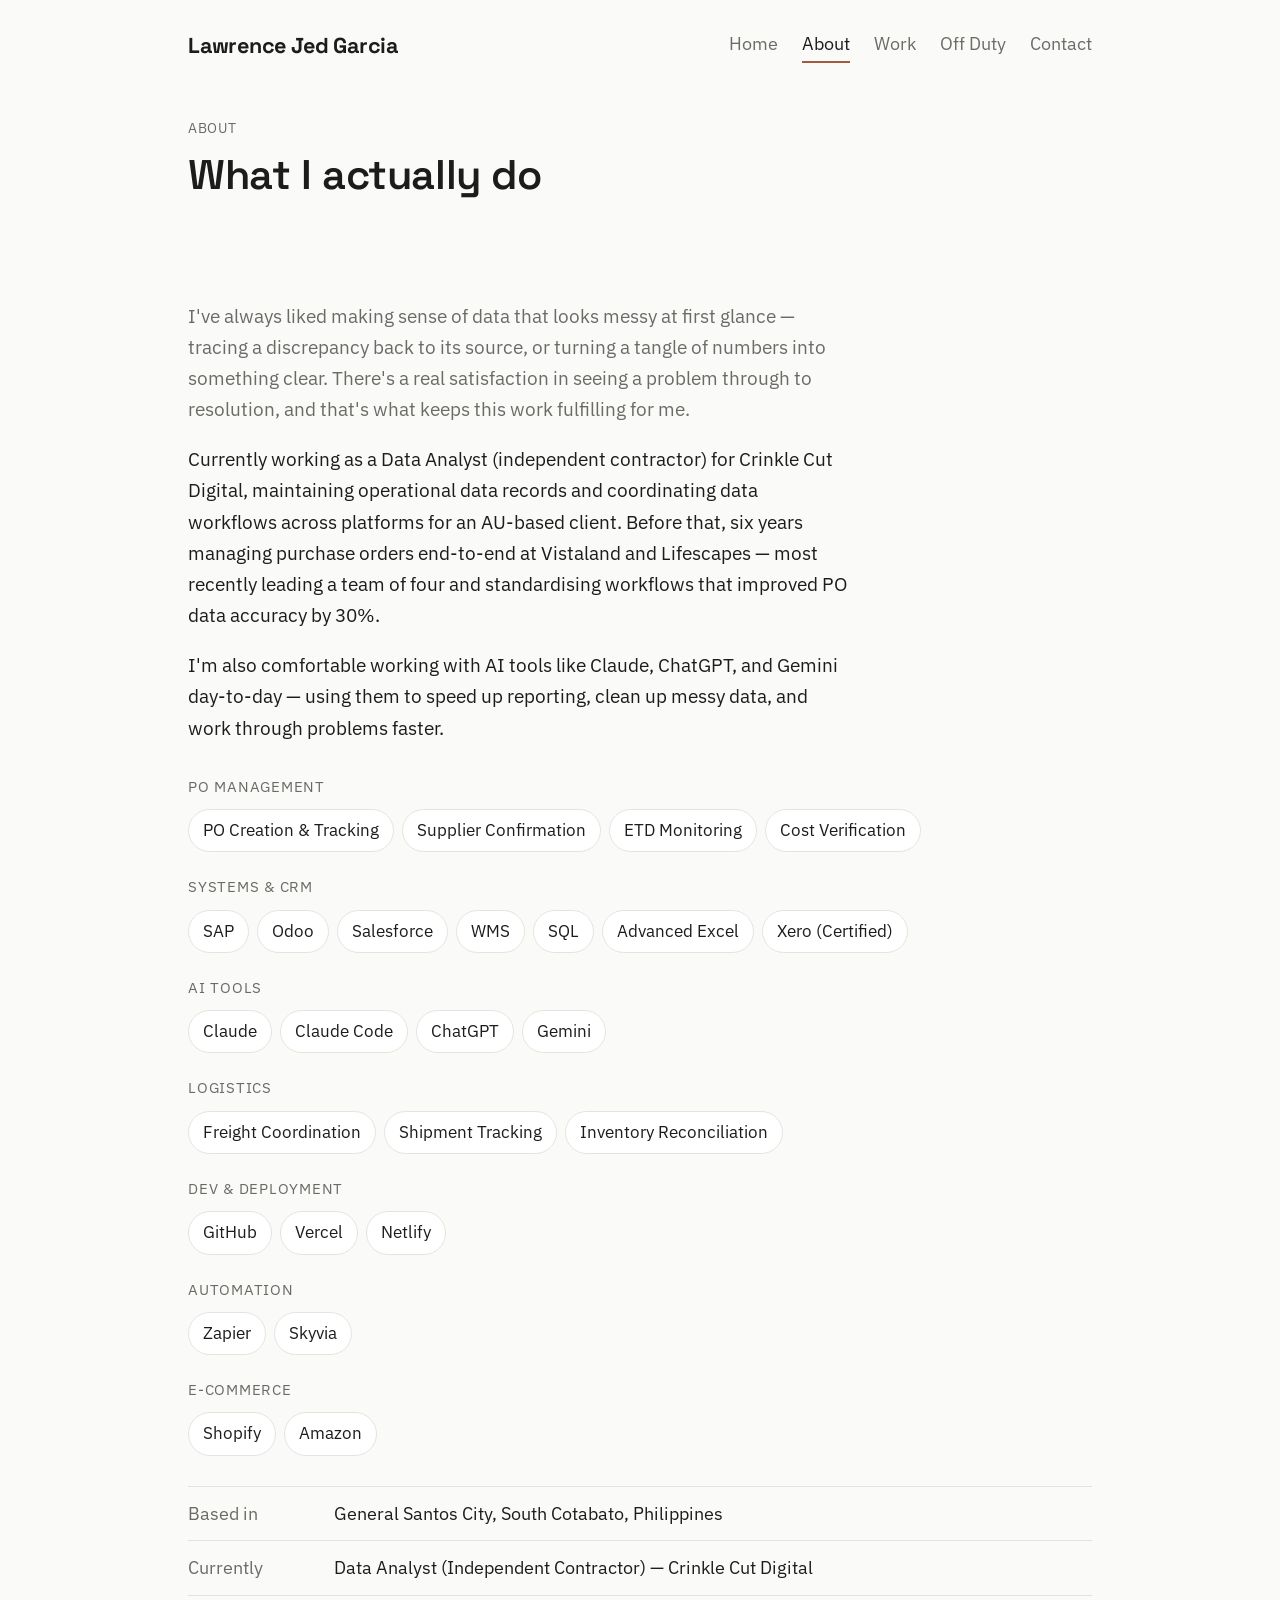
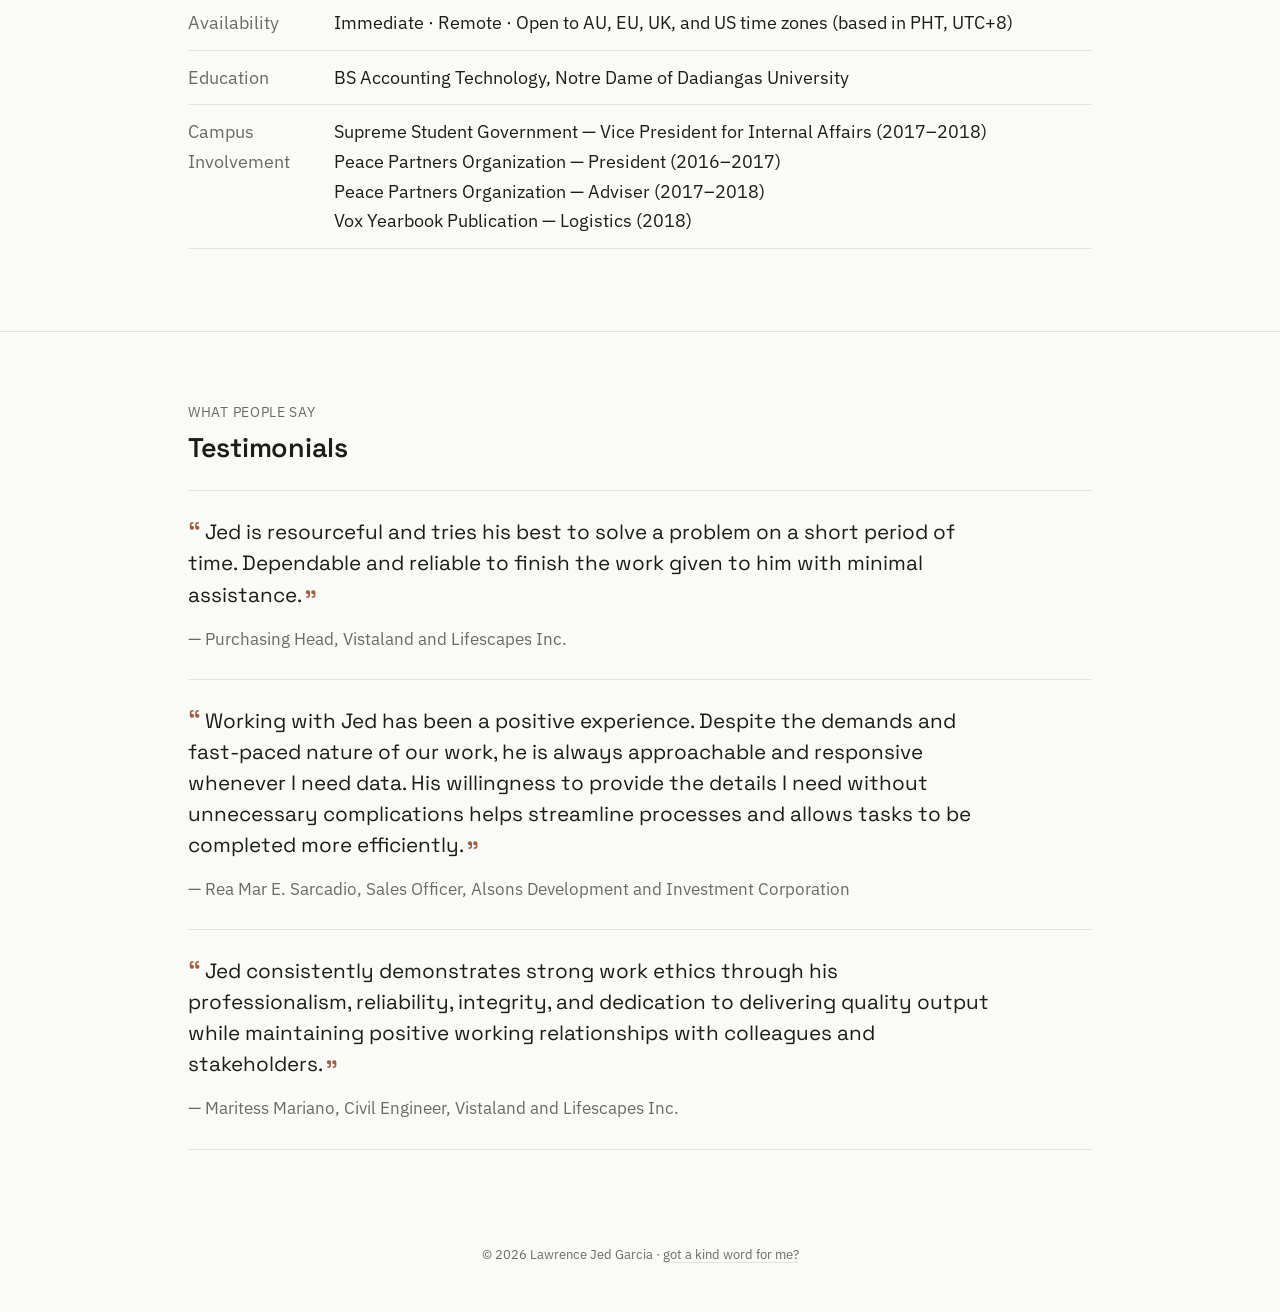
==== commit 58029ad0: "Revert "Restyle UI with Gen Z-coded colors and typography (#15)" This reverts commit 60b1a9f3ea03d45" ====
--- a/about.html
+++ b/about.html
@@ -8,7 +8,7 @@
 <link rel="icon" type="image/png" href="favicon.png">
 <link rel="preconnect" href="https://fonts.googleapis.com">
 <link rel="preconnect" href="https://fonts.gstatic.com" crossorigin>
-<link href="https://fonts.googleapis.com/css2?family=Syne:wght@700;800&family=Outfit:wght@400;500&display=swap" rel="stylesheet">
+<link href="https://fonts.googleapis.com/css2?family=Space+Grotesk:wght@500;600;700&family=IBM+Plex+Sans:wght@400;500&display=swap" rel="stylesheet">
 <link rel="stylesheet" href="style.css">
 </head>
 <body>
--- a/style.css
+++ b/style.css
@@ -1,10 +1,9 @@
 :root{
-  --bg: #f7f3ff;
-  --text: #100c1e;
-  --text-dim: #6d5c94;
-  --line: #ddd5f5;
-  --accent: #7c3aed;
-  --accent-hot: #e040fb;
+  --bg: #fafaf8;
+  --text: #1c1c1a;
+  --text-dim: #6b6b66;
+  --line: #e4e3de;
+  --accent: #a35b3d;
   --max: 960px;
 }
 
@@ -17,12 +16,12 @@
   margin:0;
   background: var(--bg);
   color: var(--text);
-  font-family: 'Outfit', system-ui, sans-serif;
+  font-family: 'IBM Plex Sans', system-ui, sans-serif;
   line-height: 1.65;
   -webkit-font-smoothing: antialiased;
 }
 
-h1,h2,h3 { font-family:'Syne', sans-serif; font-weight:800; margin:0; letter-spacing:-0.02em; }
+h1,h2,h3 { font-family:'Space Grotesk', sans-serif; font-weight:600; margin:0; letter-spacing:-0.01em; }
 
 a { color: inherit; }
 a.link{ text-decoration: underline; text-decoration-color: var(--line); text-underline-offset: 3px; transition: text-decoration-color .15s ease; }
@@ -46,8 +45,8 @@
   margin: 0 auto;
 }
 .nav .brand{
-  font-family:'Syne', sans-serif;
-  font-weight: 800;
+  font-family:'Space Grotesk', sans-serif;
+  font-weight: 700;
   font-size: 1.2rem;
   letter-spacing: -0.01em;
   text-decoration:none;
@@ -94,7 +93,7 @@
 .hero-row .photo a:hover img{ transform: scale(1.05); opacity: 0.92; }
 
 .hero .whoami{
-  font-family:'Syne', sans-serif;
+  font-family:'Space Grotesk', sans-serif;
   font-weight: 700;
   font-size: 1.2rem;
   color: var(--text);
@@ -102,15 +101,10 @@
 }
 
 .hero h1{
-  font-size: clamp(2.3rem, 5.2vw, 3.2rem);
-  line-height: 1.15;
-}
-.hero h1 .accent{
-  background: linear-gradient(125deg, var(--accent), var(--accent-hot));
-  -webkit-background-clip: text;
-  -webkit-text-fill-color: transparent;
-  background-clip: text;
-}
+  font-size: clamp(2.1rem, 4.8vw, 2.9rem);
+  line-height: 1.2;
+}
+.hero h1 .accent{ color: var(--accent); }
 
 .hero p.sub{
   margin-top: 18px;
@@ -127,7 +121,7 @@
   color: var(--text-dim);
 }
 .process .steps{ margin-top: 6px; }
-.process .steps span:not(:last-child)::after{ content: ' → '; color: var(--accent); opacity: 0.5; }
+.process .steps span:not(:last-child)::after{ content: ' → '; color: var(--line); }
 
 /* ---------- page header (non-home pages) ---------- */
 .page-head{ padding: 48px 28px 8px; }
@@ -151,13 +145,12 @@
 }
 .chips{ display:flex; flex-wrap: wrap; gap: 8px; }
 .chip{
-  font-size: 0.88rem;
-  font-weight: 500;
-  padding: 6px 14px;
-  border: 1.5px solid var(--accent);
+  font-size: 0.92rem;
+  padding: 7px 14px;
+  border: 1px solid var(--line);
   border-radius: 999px;
-  color: var(--accent);
-  background: rgba(124,58,237,0.07);
+  color: var(--text);
+  background: #fff;
 }
 
 .facts{ margin-top: 30px; font-size: 1rem; }
@@ -189,7 +182,7 @@
 .testimonial:last-child{ border-bottom: 1px solid var(--line); }
 .testimonial blockquote{
   margin: 0;
-  font-family: 'Syne', sans-serif;
+  font-family: 'Space Grotesk', sans-serif;
   font-size: 1.15rem;
   line-height: 1.5;
   color: var(--text);
@@ -219,7 +212,7 @@
 
 /* ---------- contact ---------- */
 .contact a.mail{
-  font-family:'Syne', sans-serif;
+  font-family:'Space Grotesk', sans-serif;
   font-size: clamp(1.4rem, 3vw, 1.85rem);
   font-weight: 600;
   text-decoration: none;
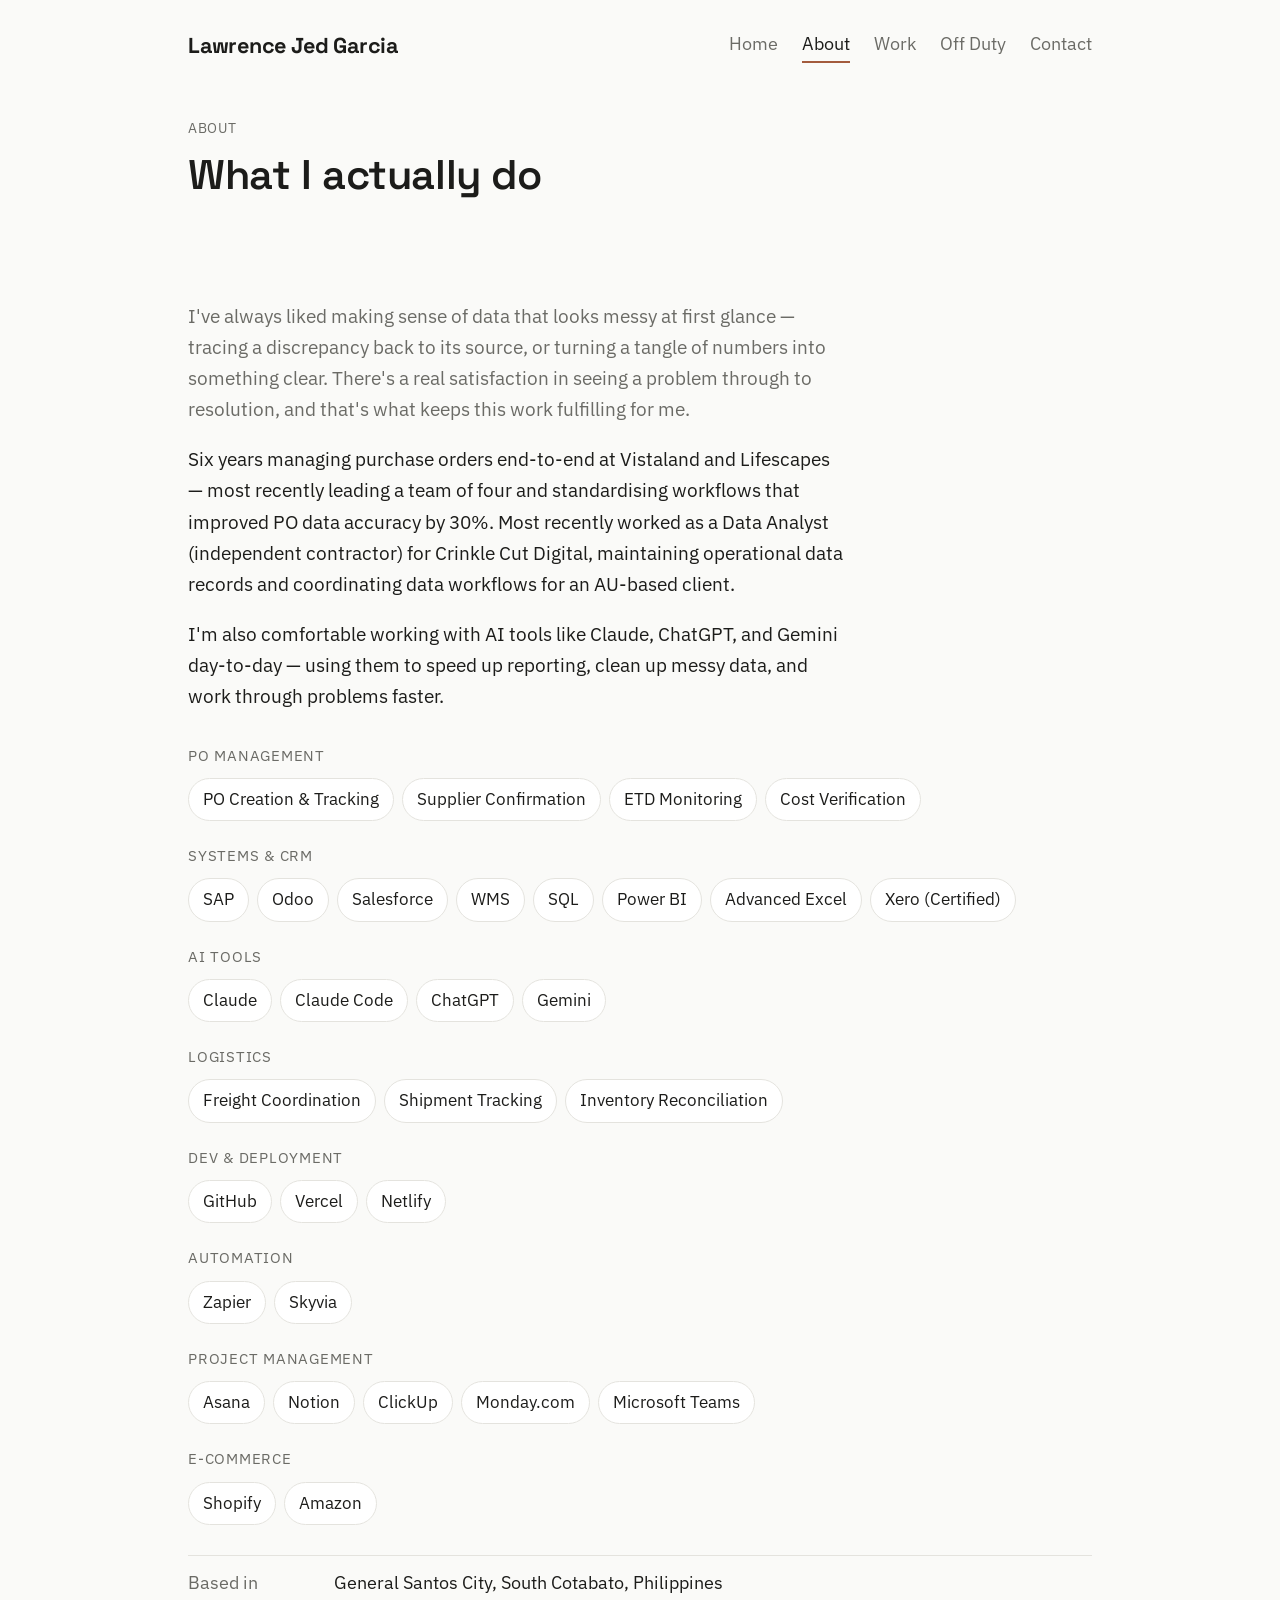
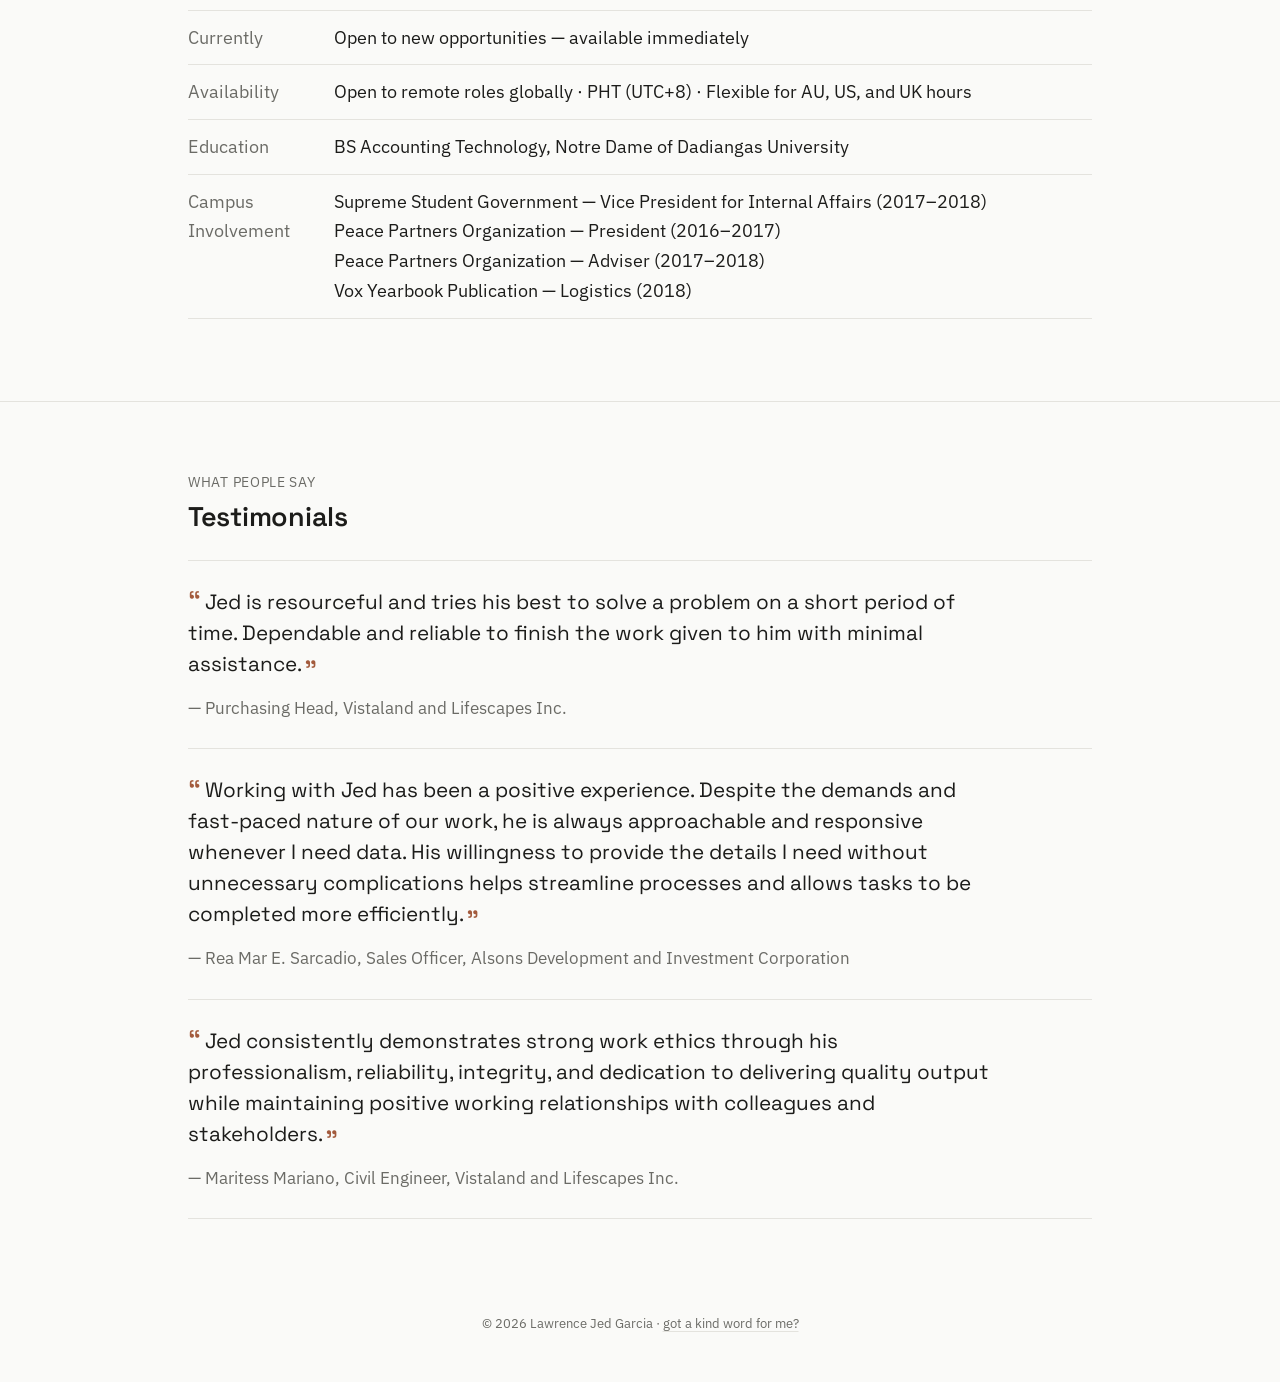
==== commit 4ba4038b: "Update About page bio, skills, and availability details Co-Authored-By: Claude Opus 5.5 <noreply@ant" ====
--- a/about.html
+++ b/about.html
@@ -4,7 +4,7 @@
 <meta charset="UTF-8">
 <meta name="viewport" content="width=device-width, initial-scale=1.0">
 <title>About — Lawrence Jed Garcia</title>
-<meta name="description" content="About Lawrence Jed Garcia — Purchase Order Administrator and data analyst based in the Philippines, remote-ready across AU, EU, UK, and US time zones.">
+<meta name="description" content="About Lawrence Jed Garcia — Data Analyst and Supply Chain Operations Specialist based in the Philippines, remote-ready across AU, EU, UK, and US time zones.">
 <link rel="icon" type="image/png" href="favicon.png">
 <link rel="preconnect" href="https://fonts.googleapis.com">
 <link rel="preconnect" href="https://fonts.gstatic.com" crossorigin>
@@ -35,11 +35,11 @@
     a discrepancy back to its source, or turning a tangle of numbers into something clear.
     There's a real satisfaction in seeing a problem through to resolution, and that's what
     keeps this work fulfilling for me.</p>
-    <p>Currently working as a Data Analyst (independent contractor) for Crinkle Cut Digital,
-    maintaining operational data records and coordinating data workflows across platforms
-    for an AU-based client. Before that, six years managing purchase orders end-to-end at
-    Vistaland and Lifescapes — most recently leading a team of four and standardising
-    workflows that improved PO data accuracy by 30%.</p>
+    <p>Six years managing purchase orders end-to-end at Vistaland and Lifescapes — most
+    recently leading a team of four and standardising workflows that improved PO data
+    accuracy by 30%. Most recently worked as a Data Analyst (independent contractor) for
+    Crinkle Cut Digital, maintaining operational data records and coordinating data
+    workflows for an AU-based client.</p>
     <p>I'm also comfortable working with AI tools like Claude, ChatGPT, and Gemini day-to-day —
     using them to speed up reporting, clean up messy data, and work through problems faster.</p>
 
@@ -61,6 +61,7 @@
           <span class="chip">Salesforce</span>
           <span class="chip">WMS</span>
           <span class="chip">SQL</span>
+          <span class="chip">Power BI</span>
           <span class="chip">Advanced Excel</span>
           <span class="chip">Xero (Certified)</span>
         </div>
@@ -98,6 +99,16 @@
         </div>
       </div>
       <div class="skills-group">
+        <div class="skills-heading">Project Management</div>
+        <div class="chips">
+          <span class="chip">Asana</span>
+          <span class="chip">Notion</span>
+          <span class="chip">ClickUp</span>
+          <span class="chip">Monday.com</span>
+          <span class="chip">Microsoft Teams</span>
+        </div>
+      </div>
+      <div class="skills-group">
         <div class="skills-heading">E-commerce</div>
         <div class="chips">
           <span class="chip">Shopify</span>
@@ -108,8 +119,8 @@
 
     <dl class="facts">
       <div class="row"><dt>Based in</dt><dd>General Santos City, South Cotabato, Philippines</dd></div>
-      <div class="row"><dt>Currently</dt><dd>Data Analyst (Independent Contractor) — Crinkle Cut Digital</dd></div>
-      <div class="row"><dt>Availability</dt><dd>Immediate · Remote · Open to AU, EU, UK, and US time zones (based in PHT, UTC+8)</dd></div>
+      <div class="row"><dt>Currently</dt><dd>Open to new opportunities — available immediately</dd></div>
+      <div class="row"><dt>Availability</dt><dd>Open to remote roles globally · PHT (UTC+8) · Flexible for AU, US, and UK hours</dd></div>
       <div class="row"><dt>Education</dt><dd>BS Accounting Technology, Notre Dame of Dadiangas University</dd></div>
       <div class="row"><dt>Campus Involvement</dt><dd>
         Supreme Student Government — Vice President for Internal Affairs (2017–2018)<br>
--- a/style.css
+++ b/style.css
@@ -122,6 +122,7 @@
 }
 .process .steps{ margin-top: 6px; }
 .process .steps span:not(:last-child)::after{ content: ' → '; color: var(--line); }
+.process.tools{ margin-top: 24px; text-align: center; }
 
 /* ---------- page header (non-home pages) ---------- */
 .page-head{ padding: 48px 28px 8px; }
